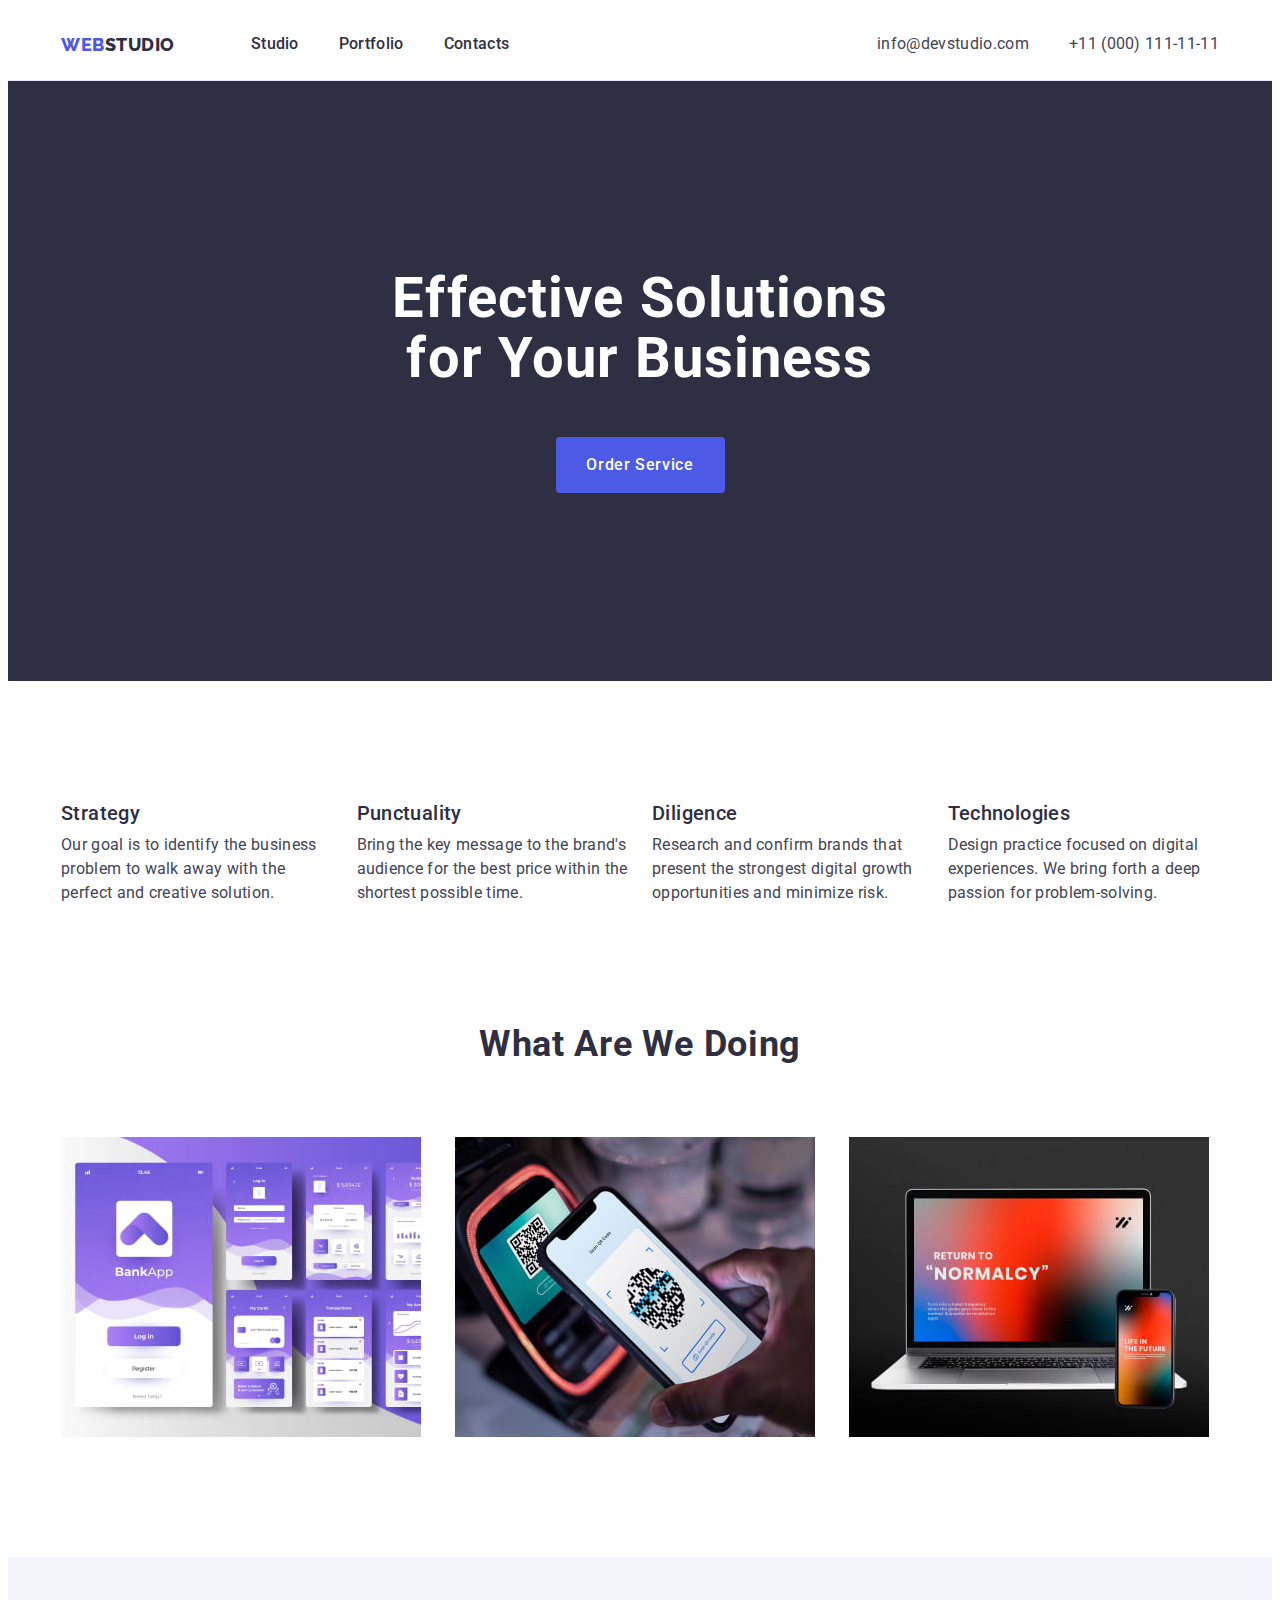
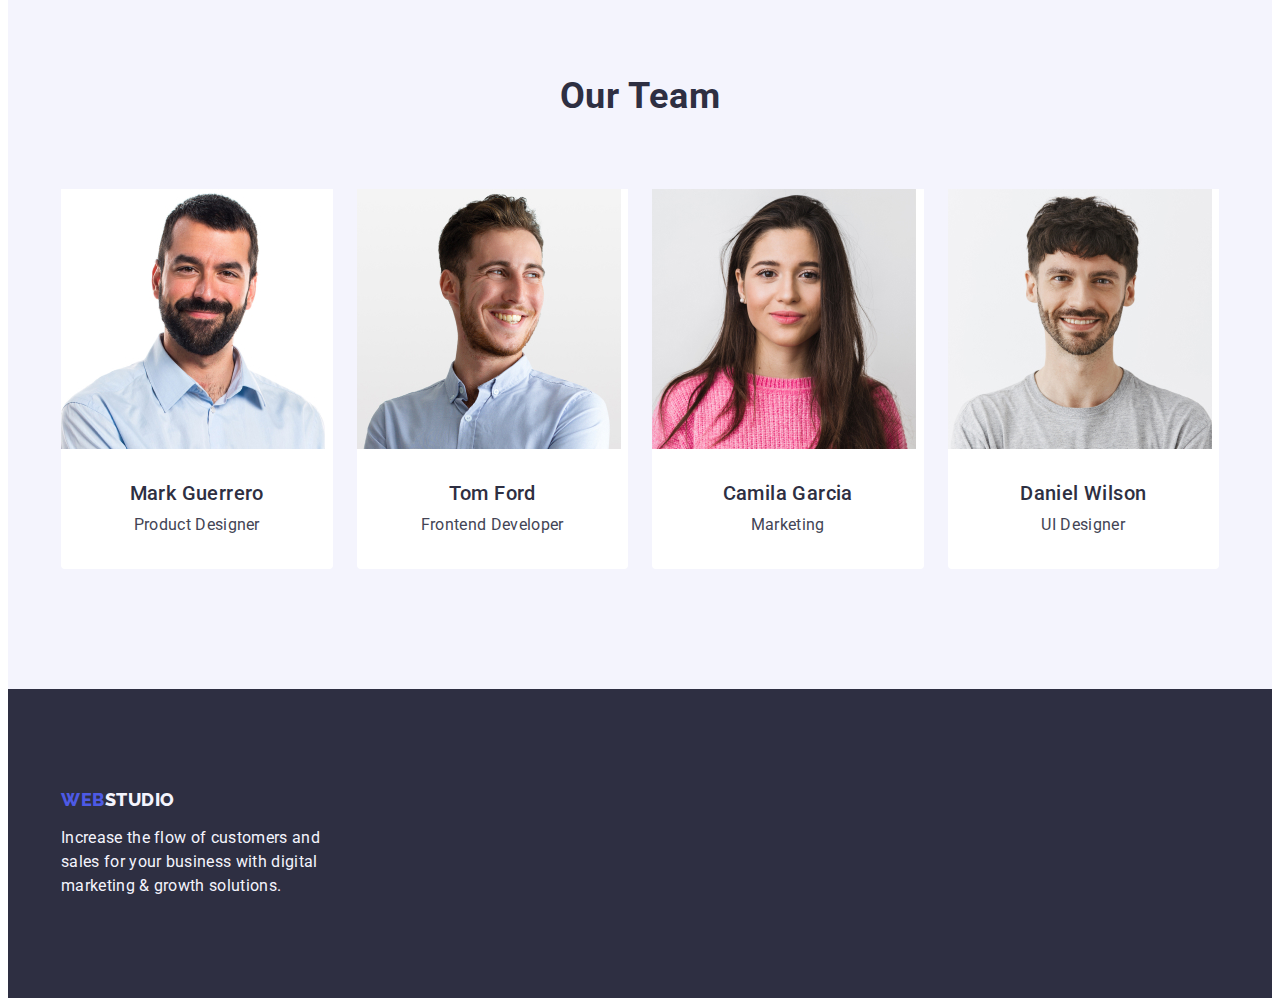
==== index.html @ 0f55eb82 "hw41" ====
<!DOCTYPE html>
<html lang="en">

<head>
    <meta charset="UTF-8">
    <meta name="viewport" content="width=device-width, initial-scale=1.0">
    <link rel="preconnect" href="https://fonts.googleapis.com">
<link rel="preconnect" href="https://fonts.gstatic.com" crossorigin>
<link href="https://fonts.googleapis.com/css2?family=Raleway:wght@400;800&family=Roboto:wght@400;500&display=swap" rel="stylesheet">
<link rel="stylesheet" href="https://cdnjs.cloudflare.com/ajax/libs/modern-normalize/2.0.0/modern-normalize.min.css" integrity="sha512-4xo8blKMVCiXpTaLzQSLSw3KFOVPWhm/TRtuPVc4WG6kUgjH6J03IBuG7JZPkcWMxJ5huwaBpOpnwYElP/m6wg==" crossorigin="anonymous" referrerpolicy="no-referrer" />
<link rel="stylesheet" href="./styles.css/styles.css">
<title>Index</title>
</head>

<body>
    <!--Header-->
    <header class="headin">
        <div class="first container">
        <nav class="nav ">
            <a href="./index.html" class="logo-header link">Web<span class="logospan">Studio</span></a>
            <ul class="menu list">
                <li>
                    <a href="./index.html" class="texthead link">Studio</a>
                </li>
                <li>
                    <a href="./portfolio.html" class="texthead link">Portfolio</a>
                </li>
                <li>
                    <a href="" class="texthead link">Contacts</a>
                </li>
             
            </ul>
        </nav>
        <address class="adr">
            <ul class="mailtel list">
                <li>
                    <a href="mailto:info@devstudio.com" class="contacts link">info@devstudio.com</a>
                </li>
                <li>
                    <a href="tel:+110001111111" class="contacts link"> +11 (000) 111-11-11</a>
                </li>
            </ul>
        </address>
    </div>
    </header>
    <!--Main-->
    <main>
        <!--Hero image-->
        <section class="main-section">
            <div class="container">
            <h1 class="main-h">Effective Solutions for Your Business</h1>
            <button class="button-list-section" data-modal-open>Order Service</button>
        </div>
        </section>
        <!--Section 2-->
            <section class="secondary section"> 
                <div class="container">
            <h2 class="visually-hidden"> Hidden Text </h2>
            <ul class="secondary-list list">
                <li class="sec-item">
                    <h3 class="list-header">Strategy</h3>
                    <p class="secondary-text">Our goal is to identify the business
                        problem to walk away with the perfect and creative solution. </p>
                </li>
                <li class="sec-item">
                    <h3 class="list-header">Punctuality</h3>
                    <p class="secondary-text"> Bring the key message to the brand's audience for the best price within the shortest possible
                        time.</p>
                </li>
                <li class="sec-item">
                    <h3 class="list-header">Diligence</h3>
                    <p class="secondary-text">Research and confirm brands that present the strongest digital growth opportunities and minimize
                        risk.</p>
                </li>
                <li class="sec-item">
                    <h3 class="list-header">Technologies</h3>
                    <p class="secondary-text">Design practice focused on digital experiences. We bring forth a deep passion for
                        problem-solving.</p>
                </li>
            </ul>
        </div>
        </section>
        <!--Section 3-->
        <section class="third-section list">
            <div class="container">
            <h2 class="list-wawd-h">What are we doing</h2>
            <ul class="third-list list">
                <li  class="likethis">
                    <img src="./images/img1.jpg" alt="Desktop" width="360" height="300">
                </li>
                <li  class="likethis">
                    <img src="./images/img2.jpg" alt="phone screen" width="360" height="300">
                </li>
                <li  class="likethis">
                    <img src="./images/img3.jpg" alt="phone" width="360" height="300">
                </li>
            </ul>
        </div>
        </section>
    
        <!--Section 4-->
    
        <section class="list-our-team">
            <div class="container">
            <h2 class="list-wawd-h"> Our Team</h2>
            <ul class="fourth-section list">
                <li class="testing ">
                    <img class= "images" src="./images/mark.jpg" alt="Mark" width="264" height="260"> 
                    <div class="people-names">
                    <h3 class="list-header">Mark Guerrero</h3>
                    <p class="list-p"> Product Designer</p>
                    </div>
                    <!--<img src="/images/our.team2/mark.1.jpg" alt="Mark" width="232" height="52">-->
                </li>
                <li class="testing ">
                   
                    <img class= "images" src="./images/tom.jpg" alt="Tom" width="264" height="260"> 
                    <div class="people-names">
                    <h3 class="list-header">Tom Ford</h3>
                    <p class="list-p">Frontend Developer</p>
                </div>
                    <!--<img src="/images/our.team2/tom.1.jpg" alt="Tom" width="232" height="52">-->
                </li>
                <li class="testing">
                        <img class= "images" src="./images/camila.jpg" alt="Camila" width="264" height="260"> 
                        <div class="people-names">
                        <h3 class="list-header">Camila Garcia</h3>
                        <p class="list-p">Marketing</p>
                    </div>
                    <!--<img src="/images/our.team2/camila.1.jpg" alt="Camila" width="232" height="52">-->
                </li>
                <li class="testing">
                    <img class= "images" src="./images/daniel.jpg" alt="Daniel" width="264" height="260"> 
                    <div class="people-names">
                    <h3 class="list-header">Daniel Wilson</h3>
                    <p class="list-p">UI Designer</p>
                </div>
                    <!--<img src="/images/our.team2/daniel.1.jpg" alt="Daniel" width="232" height="52">-->
                </li>
            </ul>
        </div>
        </section>
    </main>
    <!--Footer section-->
    <footer class="section-footer">
        <div class="container">
        <!--<img src="/images/Footerlogo/weblogofooter.jpg" alt="Web" width="44" height="21">-->
        <a href="./index.html" class="link-logo-footer link"> Web<span class="link-logo-studio">Studio</span></a>
        <p class="section-footer-text">Increase the flow of customers and
            sales for your business with digital
            marketing & growth solutions.</p>
        </div>
    </footer>
    <script src="./js/modal.js"></script>

</body>

 
</html>
---- styles.css/styles.css ----
:root {
    --primary-white-color: #ffffff;
    --classic-background-color: #f4f4fd;
    --primary-fonts: 'Roboto', sans-serif;
    --brand-color: #404bbf;
    --button-color: #4D5AE5;
    --list-link-menu-color: #404bbf;
    --button-color-change: #404BBF;
    --link-header-1-color: #4d5ae5;
    --nav-color: #4d5ae5;
    --portfolio-buttons-color: #F4F4FD;
    --portfolio-font-color: #4d5ae5;
}
body {
    font-family: 'Roboto', sans-serif;
    color: #434455;
    background-color: #FFFFFF;
}
h1, h2, h3, h4, h5, h6, p {
    margin: 0;
}

img {
    display: block;
    max-width: 100%;
    height: auto;
}
.link {
    text-decoration: none;
}


.list {
    list-style: none;
  margin: 0;
 padding: 0;

}
.container {
    width: 1158px;
    padding: 0 15px;
    margin-left: auto;
    margin-right: auto;
}
/* header */
.headin {
    border-bottom: 1px solid #e7e9fc;
}
.first {

    display: flex;
}
.nav {
    display: flex;
    align-items: center;
}
.logo-header {

color: #4D5AE5;
 font-size: 18px;
 font-family: Raleway, sans-serif;
 font-weight: 800;
 text-transform: uppercase;
 line-height: calc(21/18);
 letter-spacing: 0.54px;
margin-right: 76px;
}
.nav-item {
   font-family: 'Raleway', sans-serif;
   font-weight: 800;
   font-size: 18px;
   line-height: 1.17;
   letter-spacing: 0.03em;
   text-transform: uppercase;
   color: var(--link-header-1-color);
   text-decoration: none; 
}

.logospan {
    color: #2e2f42
}


.texthead {
    font-weight: 500;
    font-size: 16px;
    line-height: 1.5;
    letter-spacing: 0.02em;
    color: #2e2f42;
    display: block;
    
}
.texthead:hover,
.texthead:focus
 {
  color: #404bbf;  
}

.adr {
    font-style: normal;
    margin-left: auto;

}
.contacts {
    font-size: 16px;
    line-height: 1.5;       
    letter-spacing: 0.02em;
    color: #434455;
padding: 24px 0;
display: block;

}
.contacts:hover, .contacts:focus {
    color: #404bbf;
}

.main-section {
    background-color: #2e2f42;
    
}
.nav-header-1 {
    font-style: normal;

}
.main-h {
    font-size: 56px;
    line-height: 1.07;
    text-align: center;
    letter-spacing: 0.02em;
    color: #ffffff ;
    max-width: 496px;
margin-left: auto;
margin-right: auto;
margin-bottom: 48px;

}


.button-list-section {
    cursor: pointer;
    list-style: none;
    text-align: center;
    background-color: #4d5ae5;
    font-family: 'Roboto', sans-serif;
    font-weight: 500;
    font-size: 16px;
    line-height: 1.5;
    letter-spacing: 0.04em;
    color: #ffffff;
}
.button-list-section:hover, .button-list-section:focus {
    background-color: var(--button-color-change);
}


.knopka {
    cursor: pointer;
    font-family: 'Roboto', sans-serif;
    font-weight: 500;
    font-size: 16px;
    line-height: 1.5;
    letter-spacing: 0.04em;
    color: var(--portfolio-font-color);
    background-color: var(--portfolio-buttons-color);
   border: transparent;
}
.knopka:hover, .knopka:focus {
color: #FFFFFF;
background-color: #404BBF;
}
.list-section-2{
    list-style: none;
}

.list-header {
    font-weight: 500;
    font-size: 20px;
    line-height: 1.2;
    letter-spacing: 0.02em;
    color: #2e2f42;
   
    margin-bottom: 8px;

}
.list-p {
    font-size: 16px;
    line-height: 1.5;
    letter-spacing: 0.02em;
    color: #434455;
   

}
.list-wawd {
    list-style: none;
}
.list-wawd-h {
    font-size: 36px;
    line-height: 1.11;
    text-align: center;
    letter-spacing: 0.02em;
    text-transform: capitalize;
    color: #2e2f42;
}
.list-our-team {
    background-color: #F4F4FD;
}
.list {
    list-style: none;
}
.homw {
    text-decoration: none;
    
}
.images {
    background-color: #FFFFFF;
}

.list-team-names {
    list-style: none;
    background-color: #FFFFFF;
    font-weight: 500;
    font-size: 20px;
    line-height: 1.2;
    letter-spacing: 0.02em;
    color: #2e2f42;
}
.list-team-position {
    font-size: 16px;
    line-height: 1.5;
    letter-spacing: 0.02em;
    color: #434455;
}
.section-footer {
    background-color: #2e2f42;
}
.link-logo-studio {
    font-family: 'Raleway', sans-serif;
    font-size: 18px;
    font-weight: 800;
    line-height: 1.17;
    letter-spacing: 0.03em;
    text-transform: uppercase;
    color: #f4f4fd;
    text-decoration: none;
}
.link-logo-footer {
    color: #4d5ae5;
    text-decoration: none;
    font-family: 'Raleway', sans-serif;
    font-size: 18px;
    font-weight: 800;
    line-height: 1.17;
    letter-spacing: 0.03em;
    text-transform: uppercase;
}
.section-footer-text {
    font-size: 500;
    line-height: 1.5;
    letter-spacing: 0.02em;
    color: #F4F4FD;
}




.menu {
    display: flex;
    gap: 40px;
}
.nav-item {
    margin-right: 76px;
}
.texthead {
    padding: 24px 0px;
  
}


.mailtel {
    display: flex;
    gap: 40px;
}
.main-section {
    padding-top: 188px;
    padding-bottom: 188px;
}

.button-list-section {
    display: block;
    margin: auto;
    min-width: 169px;
    height: 56px;
    border: none;
    background-color: #4d5ae5;
    border-radius: 4px;
}
.secondary {
    padding: 120px 0;
}
.secondary-text{
    line-height: 24px;
    letter-spacing: 0.32px;
}
.visually-hidden {
    position: absolute;
    width: 1px;
    height: 1px;
    margin: -1px;
    border: 0;
    padding: 0;
    white-space: nowrap;
    clip-path: inset(100%);
    clip: rect(0 0 0 0);
    overflow: hidden;
}

.secondary-list {
    gap: 24px;
    display: flex;
  
    
} 
.our-services{
    display: inline-flexbox;
}
.our-services:hover,
.our-services:focus{
    outline: 3px solid red;
}

.sec-item{
    flex-basis: calc((100% - 72px) / 4);
}
.likethis {

    flex-basis: calc((100% - 48px) / 3);
   
}



.third-section {
padding-bottom: 120px;
}

.list-wawd-h {
    margin-bottom: 72px;
}
.third-list {
    margin-left: auto;
    margin-right: auto;
   display: flex;
   gap: 24px;
   justify-content: center;
}
.list-our-team {
    padding: 120px 0;
}
.list-wawd-h {
    margin-bottom: 72px;
}
.fourth-section {
    display: flex;
gap: 24px;
   
}
.testing {
    flex-basis: calc((100% - 72px) / 4);
    border-radius: 0px 0px 4px 4px;
 background-color: #FFFFFF;

}
.people-names {
    text-align: center;
    padding: 32px 0;
}


.section-footer {
    padding: 100px 0;
}
.link-logo-footer{
    display: inline-block;
    margin-bottom: 16px;

}
.section-footer-text {
    max-width: 264px;
}
.project {
    padding: 96px 0 120px 0;
}
.project-button {
    display: flex;
    justify-content: center;
    gap: 24px;
    margin-bottom: 72px;
}
.knopka {
    padding: 12px 24px;
    border: 1px solid #e7e9fc;
    border-radius: 4px;
}
.knopka:hover {
    border: 1px solid transparent;
}
.knopka:focus{
    border: 1px solid transparent;
}
.fotki {
    display: flex;
    flex-wrap: wrap;
    row-gap: 48px;
    column-gap: 24px;
   
}
.our-services {
    width: calc((100% - 48px)/3);   
}
.services-type {
    
    padding: 32px 16px;
    border: 1px solid #e7e9fc;
    border-top: none;
}
.list-team-names {
    margin-bottom: 8px;
}
.portpicsitem {
    flex-basis: calc((100% - 48px) / 3);
}
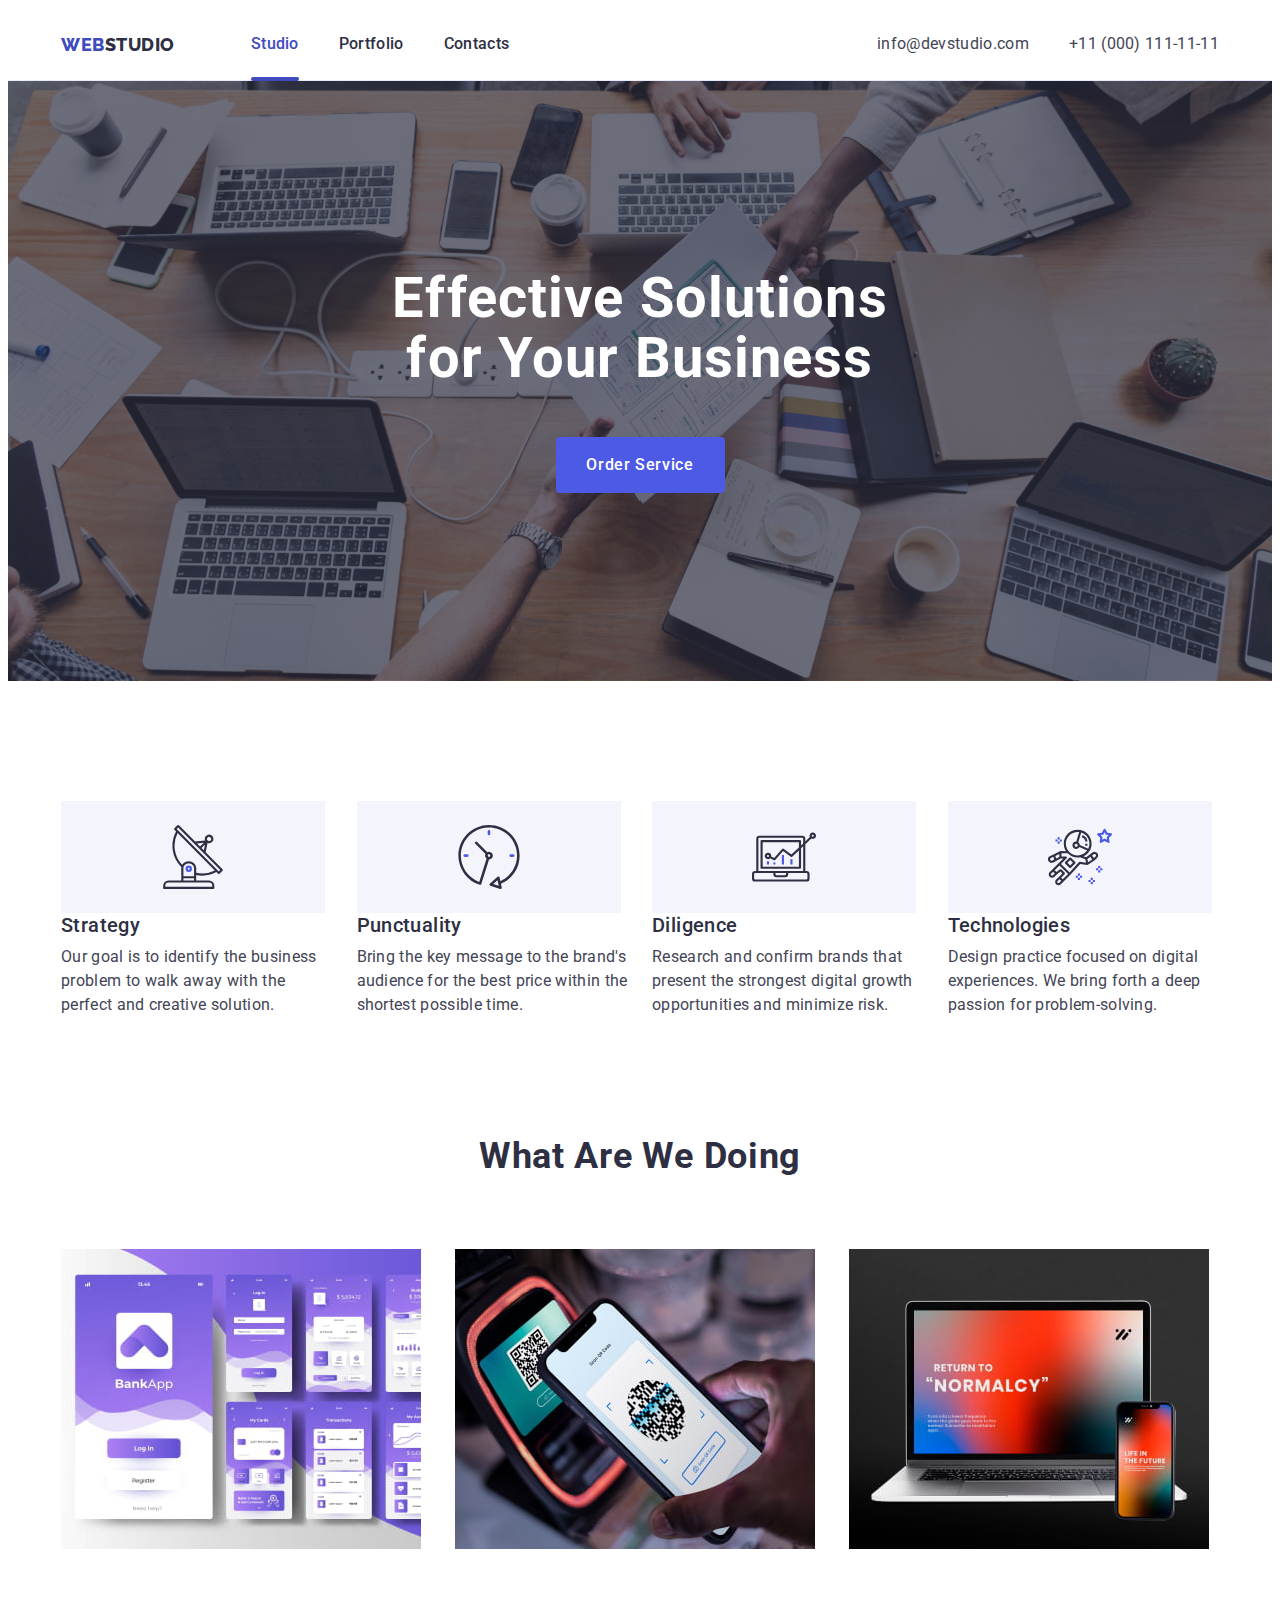
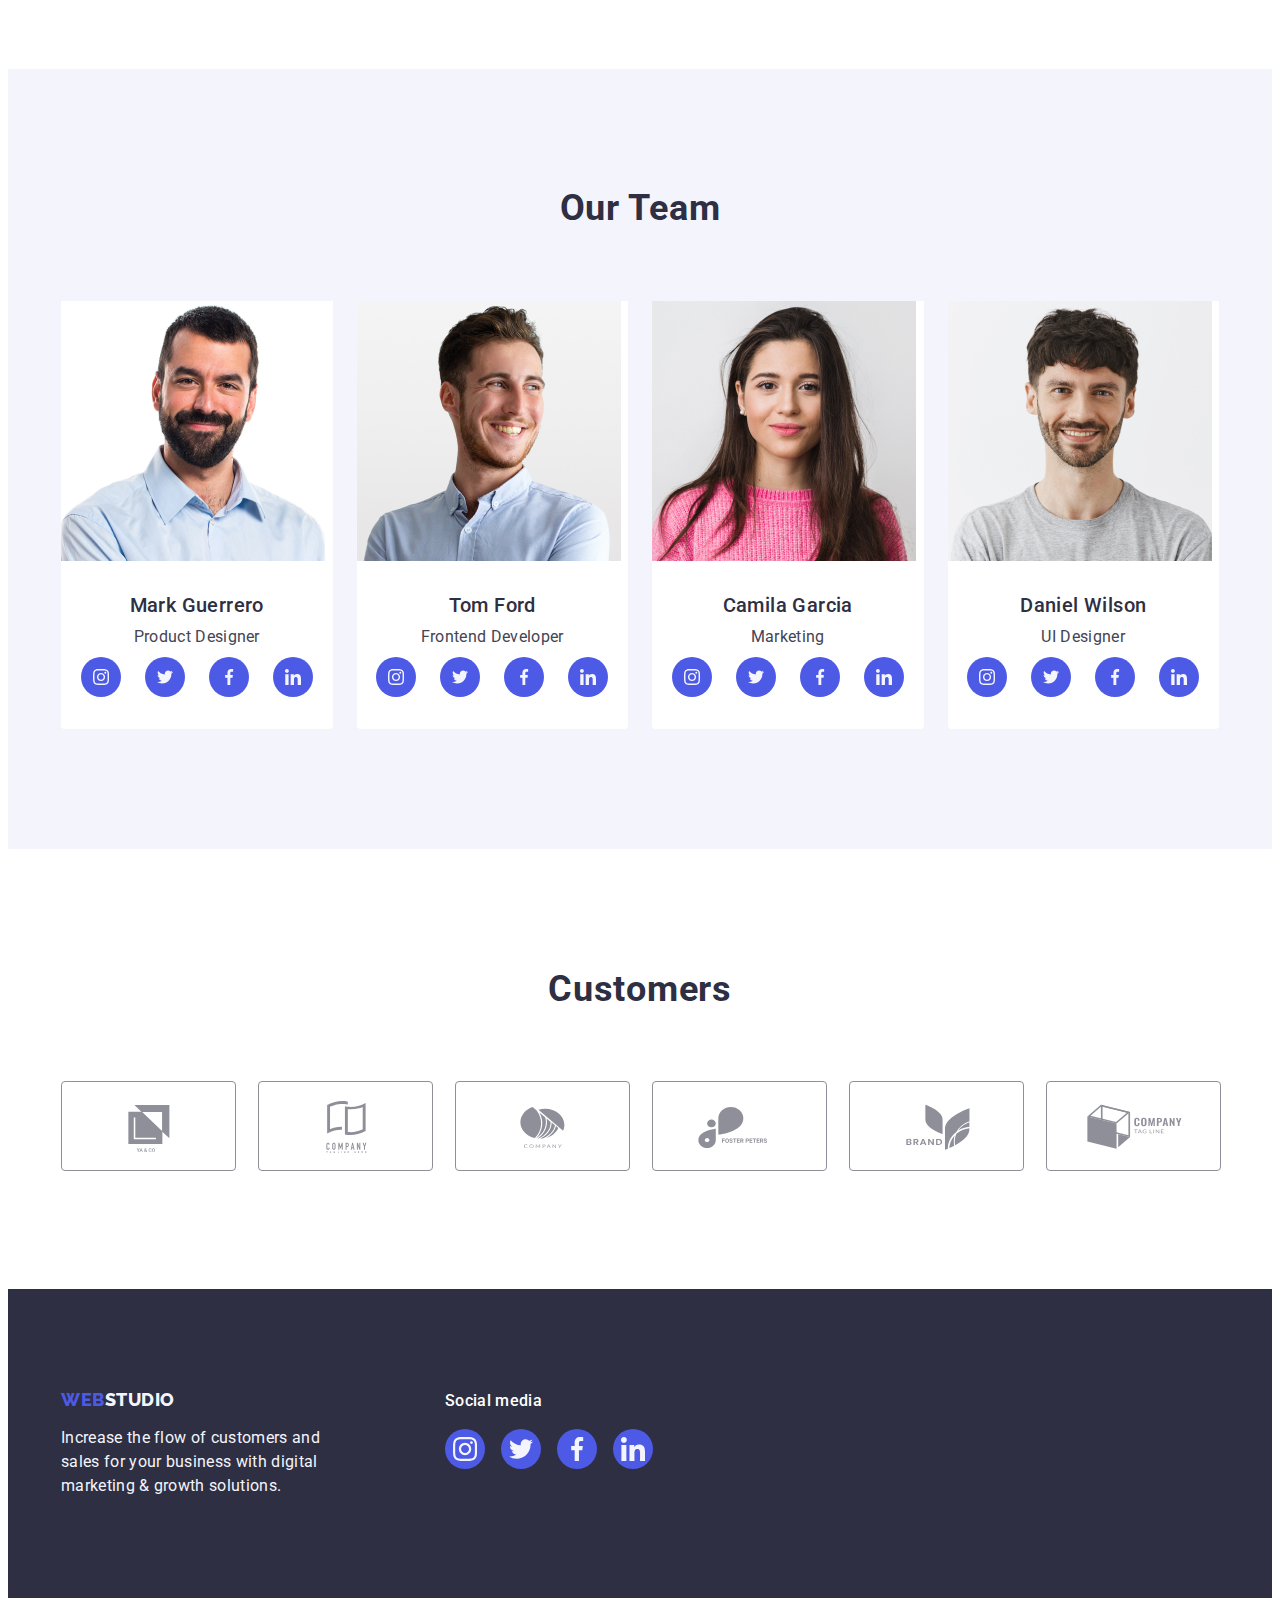
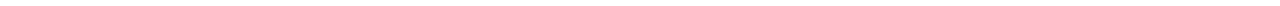
==== commit e72ede61: "hwlll" ====
--- a/index.html
+++ b/index.html
@@ -20,7 +20,7 @@
             <a href="./index.html" class="logo-header link">Web<span class="logospan">Studio</span></a>
             <ul class="menu list">
                 <li>
-                    <a href="./index.html" class="texthead link">Studio</a>
+                    <a href="./index.html" class="texthead link current">Studio</a>
                 </li>
                 <li>
                     <a href="./portfolio.html" class="texthead link">Portfolio</a>
@@ -58,21 +58,41 @@
             <h2 class="visually-hidden"> Hidden Text </h2>
             <ul class="secondary-list list">
                 <li class="sec-item">
+                    <div class="sprite-icons">
+                        <svg class="sprite-icons-item" width="64" height="64">
+                            <use href="./images/icons.svg#icon-antenna-1"></use>
+                        </svg>
+                    </div>
                     <h3 class="list-header">Strategy</h3>
                     <p class="secondary-text">Our goal is to identify the business
                         problem to walk away with the perfect and creative solution. </p>
                 </li>
                 <li class="sec-item">
+                    <div class="sprite-icons">
+                        <svg class="prite-icons-item" width="64" height="64">
+                            <use href="./images/icons.svg#icon-clock-1"></use>
+                        </svg>
+                    </div>
                     <h3 class="list-header">Punctuality</h3>
                     <p class="secondary-text"> Bring the key message to the brand's audience for the best price within the shortest possible
                         time.</p>
                 </li>
                 <li class="sec-item">
+                    <div class="sprite-icons">
+                        <svg class="sprite-icons-item" width="64" height="64">
+                            <use href="./images/icons.svg#icon-diagram-1"></use>
+                        </svg>
+                    </div>
                     <h3 class="list-header">Diligence</h3>
                     <p class="secondary-text">Research and confirm brands that present the strongest digital growth opportunities and minimize
                         risk.</p>
                 </li>
                 <li class="sec-item">
+                    <div class="sprite-icons">
+                        <svg class="sprite-icons-item" width="64" height="64">
+                            <use href="./images/icons.svg#icon-astronaut-1"></use>
+                        </svg>
+                    </div>
                     <h3 class="list-header">Technologies</h3>
                     <p class="secondary-text">Design practice focused on digital experiences. We bring forth a deep passion for
                         problem-solving.</p>
@@ -109,16 +129,66 @@
                     <div class="people-names">
                     <h3 class="list-header">Mark Guerrero</h3>
                     <p class="list-p"> Product Designer</p>
-                    </div>
-                    <!--<img src="/images/our.team2/mark.1.jpg" alt="Mark" width="232" height="52">-->
-                </li>
+                    <ul class="social-media-list list">
+                        <li class="social-media-item"><a href="" class="social-media-link">
+                            <svg class="our-team-social-media" width="16" height="16">
+                                <use  href="./images/icons.svg#icon-instagram" ></use>
+                                </svg>
+                        </a></li>
+                        <li class="social-media-item"><a href="" class="social-media-link">
+                            <svg class="our-team-social-media"  width="16" height="16">
+                                <use href="./images/icons.svg#icon-twitter">
+                                </use>
+                            </svg>
+                        </a></li>
+                        <li class="social-media-item"><a href="" class="social-media-link">
+                            <svg class="our-team-social-media"  width="16" height="16">
+                                <use href="./images/icons.svg#icon-facebook">
+                                </use>
+                            </svg>
+                        </a></li>
+                        <li class="social-media-item"><a href="" class="social-media-link">
+                            <svg class="our-team-social-media"  width="16" height="16">
+                                <use href="./images/icons.svg#icon-linkedin">
+                                </use>
+                            </svg>
+                        </a>
+                    </li>
+                    </ul>
+                </li>
+
                 <li class="testing ">
                    
                     <img class= "images" src="./images/tom.jpg" alt="Tom" width="264" height="260"> 
                     <div class="people-names">
                     <h3 class="list-header">Tom Ford</h3>
                     <p class="list-p">Frontend Developer</p>
-                </div>
+                    <ul class="social-media-list list">
+                        <li class="social-media-item"><a href="" class="social-media-link">
+                            <svg class="our-team-social-media" width="16" height="16">
+                                <use  href="./images/icons.svg#icon-instagram" ></use>
+                                </svg>
+                        </a></li>
+                        <li class="social-media-item"><a href="" class="social-media-link">
+                            <svg class="our-team-social-media"  width="16" height="16">
+                                <use href="./images/icons.svg#icon-twitter">
+                                </use>
+                            </svg>
+                        </a></li>
+                        <li class="social-media-item"><a href="" class="social-media-link">
+                            <svg class="our-team-social-media"  width="16" height="16">
+                                <use href="./images/icons.svg#icon-facebook">
+                                </use>
+                            </svg>
+                        </a></li>
+                        <li class="social-media-item"><a href="" class="social-media-link">
+                            <svg class="our-team-social-media"  width="16" height="16">
+                                <use href="./images/icons.svg#icon-linkedin">
+                                </use>
+                            </svg>
+                        </a>
+                    </li>
+                    </ul>
                     <!--<img src="/images/our.team2/tom.1.jpg" alt="Tom" width="232" height="52">-->
                 </li>
                 <li class="testing">
@@ -126,7 +196,33 @@
                         <div class="people-names">
                         <h3 class="list-header">Camila Garcia</h3>
                         <p class="list-p">Marketing</p>
-                    </div>
+                        <ul class="social-media-list list">
+                            <li class="social-media-item"><a href="" class="social-media-link">
+                                <svg class="our-team-social-media" width="16" height="16">
+                                    <use  href="./images/icons.svg#icon-instagram" ></use>
+                                    </svg>
+                            </a></li>
+                            <li class="social-media-item"><a href="" class="social-media-link">
+                                <svg class="our-team-social-media"  width="16" height="16">
+                                    <use href="./images/icons.svg#icon-twitter">
+                                    </use>
+                                </svg>
+                            </a></li>
+                            <li class="social-media-item"><a href="" class="social-media-link">
+                                <svg class="our-team-social-media"  width="16" height="16">
+                                    <use href="./images/icons.svg#icon-facebook">
+                                    </use>
+                                </svg>
+                            </a></li>
+                            <li class="social-media-item"><a href="" class="social-media-link">
+                                <svg class="our-team-social-media"  width="16" height="16">
+                                    <use href="./images/icons.svg#icon-linkedin">
+                                    </use>
+                                </svg>
+                            </a>
+                        </li>
+                        </ul>
+                
                     <!--<img src="/images/our.team2/camila.1.jpg" alt="Camila" width="232" height="52">-->
                 </li>
                 <li class="testing">
@@ -134,23 +230,150 @@
                     <div class="people-names">
                     <h3 class="list-header">Daniel Wilson</h3>
                     <p class="list-p">UI Designer</p>
-                </div>
+                    <ul class="social-media-list list">
+                        <li class="social-media-item"><a href="" class="social-media-link">
+                            <svg class="our-team-social-media" width="16" height="16">
+                                <use  href="./images/icons.svg#icon-instagram" ></use>
+                                </svg>
+                        </a></li>
+                        <li class="social-media-item"><a href="" class="social-media-link">
+                            <svg class="our-team-social-media"  width="16" height="16">
+                                <use href="./images/icons.svg#icon-twitter">
+                                </use>
+                            </svg>
+                        </a></li>
+                        <li class="social-media-item"><a href="" class="social-media-link">
+                            <svg class="our-team-social-media"  width="16" height="16">
+                                <use href="./images/icons.svg#icon-facebook">
+                                </use>
+                            </svg>
+                        </a></li>
+                        <li class="social-media-item"><a href="" class="social-media-link">
+                            <svg class="our-team-social-media"  width="16" height="16">
+                                <use href="./images/icons.svg#icon-linkedin">
+                                </use>
+                            </svg>
+                        </a>
+                    </li>
+                    </ul>
                     <!--<img src="/images/our.team2/daniel.1.jpg" alt="Daniel" width="232" height="52">-->
                 </li>
             </ul>
         </div>
+        </section>
+        <section class="section">
+            <div class="container">
+                <h2 class="customers-title">Customers</h2>
+                <ul class="customers-list list">
+                    <li class="customers-item">
+                        <a href="" class="customers-link">
+                            <svg class="cutomers-icon" width="104" height="56">
+                                <use href="./images/icons.svg#icon-logo"></use>
+                            </svg>
+                        </a>
+                    </li>
+                    <li class="customers-item">
+                        <a href="" class="customers-link">
+                            <svg class="cutomers-icon" width="104" height="56">
+                                <use href="./images/icons.svg#icon-Logo1"></use>
+                            </svg>  
+                        </a>
+                    </li>
+                    <li class="customers-item">
+                        <a href="" class="customers-link">
+                            <svg class="cutomers-icon" width="104" height="56">
+                                <use href="./images/icons.svg#icon-Logo2"></use>
+                            </svg>
+                        </a>
+                    </li>
+                    <li class="customers-item">
+                        <a href="" class="customers-link">
+                            <svg class="cutomers-icon" width="104" height="56">
+                                <use href="./images/icons.svg#icon-Logo3"></use>
+                            </svg>
+                        </a>
+                    </li>
+                    <li class="customers-item">
+                        <a href="" class="customers-link">
+                             <svg class="cutomers-icon" width="104" height="56">
+                                <use href="./images/icons.svg#icon-Logo4"></use>
+                            </svg>
+                        </a>
+                    </li>
+                    <li class="customers-item">
+                        <a href="" class="customers-link">
+                            <svg class="cutomers-icon" width="104" height="56">
+                                <use href="./images/icons.svg#icon-Logo5"></use>
+                            </svg>
+                        </a>
+                    </li>
+                </ul>
+            </div>
         </section>
     </main>
     <!--Footer section-->
     <footer class="section-footer">
-        <div class="container">
-        <!--<img src="/images/Footerlogo/weblogofooter.jpg" alt="Web" width="44" height="21">-->
-        <a href="./index.html" class="link-logo-footer link"> Web<span class="link-logo-studio">Studio</span></a>
-        <p class="section-footer-text">Increase the flow of customers and
-            sales for your business with digital
-            marketing & growth solutions.</p>
+   
+        <div class="footer-media-links container">
+        <div class="logoandpara">
+            <a href="./index.html" class="link-logo-footer link"> Web<span class="link-logo-studio">Studio</span></a>
+            <p class="section-footer-text">Increase the flow of customers and
+               sales for your business with digital
+               marketing & growth solutions.</p>
+            </div>
+    
+       <div class="footer-links">
+       
+            <p class="footerpara">Social media</p>
+       
+            <ul class="footer-soc-list list">
+                <li class="footer-social-media">
+                    <a href="" class="footer-soc-link">
+                     <svg class="media-item"  width="24" height="24">
+                    <use href="./images/icons.svg#icon-instagram">
+
+                    </use>
+                </svg>
+            </a> 
+            </li>
+          <li class="footer-social-media">
+            <a href="" class="footer-soc-link">
+            <svg class="media-item" width="24" height="24">
+                <use href="./images/icons.svg#icon-twitter">
+                </use>
+            </svg>
+            </a>
+          </li>
+            <li class="footer-social-media">
+                <a href="" class="footer-soc-link">
+                <svg class="media-item" width="24" height="24">
+                    <use href="./images/icons.svg#icon-facebook">
+                    </use>
+                </svg>
+                </a>
+            </li>
+            <li class="footer-social-media">
+                <a href="" class="footer-soc-link">
+                <svg class="media-item" width="24" height="24">
+                    <use href="./images/icons.svg#icon-linkedin">
+                    </use>
+                </svg>
+                </a>
+            </li>
+            </ul>
+        </div>
         </div>
     </footer>
+    <div class="backdrop is-hidden" data-modal>
+        <div class="modal">
+            <button type="button" class="close-btn" data-modal-close>
+                <svg class="btn-icon-close" width="8" height="8">
+                    <use href="./images/icons.svg#icon-close"></use>
+                
+                </svg>
+            </button>
+        </div>
+    </div>
     <script src="./js/modal.js"></script>
 
 </body>
--- a/styles.css/styles.css
+++ b/styles.css/styles.css
@@ -10,6 +10,7 @@
     --nav-color: #4d5ae5;
     --portfolio-buttons-color: #F4F4FD;
     --portfolio-font-color: #4d5ae5;
+    --timing-function: 250ms cubic-bezier(0.4, 0, 0.2, 1);
 }
 body {
     font-family: 'Roboto', sans-serif;
@@ -45,6 +46,7 @@
 /* header */
 .headin {
     border-bottom: 1px solid #e7e9fc;
+    box-shadow: 0px 1px 1px rgba(red, green, blue, alpha);
 }
 .first {
 
@@ -54,17 +56,28 @@
     display: flex;
     align-items: center;
 }
+
 .logo-header {
-
-color: #4D5AE5;
+ color: #4D5AE5;
  font-size: 18px;
  font-family: Raleway, sans-serif;
  font-weight: 800;
  text-transform: uppercase;
  line-height: calc(21/18);
  letter-spacing: 0.54px;
-margin-right: 76px;
-}
+ margin-right: 76px;
+ position: relative;
+ color: #404bbf;
+}
+.logo-header::after{
+    position: absolute;
+    left: 0;
+    bottom: -1px;
+    height: 4px;
+    background-color: #404bbf;
+    border-radius: 2px;
+}
+
 .nav-item {
    font-family: 'Raleway', sans-serif;
    font-weight: 800;
@@ -88,6 +101,7 @@
     letter-spacing: 0.02em;
     color: #2e2f42;
     display: block;
+    transition: color var(--timing-function);
     
 }
 .texthead:hover,
@@ -108,20 +122,38 @@
     color: #434455;
 padding: 24px 0;
 display: block;
+transition: color var(--timing-function);
+    
 
 }
 .contacts:hover, .contacts:focus {
     color: #404bbf;
 }
-
+.sprite-icons-item {
+    justify-content: center;
+    align-items: center;
+}
+.sprite-icons{
+    display: flex;
+   align-items: center;
+   justify-content: center;
+    width: 264px;
+    height: 112px;
+    background-color: #F4F4FD;
+}
 .main-section {
-    background-color: #2e2f42;
-    
+    margin: 0 auto;
+   background-size: cover;
+    background-image:url(/images/backgroundimage.jpg);
+    background-repeat: no-repeat;
+    background-position: center;
+    max-width: 1440px;
+    background-image: linear-gradient(rgba(46, 47, 66, 0.7), rgba(46, 47, 66, 0.7)), url(/images/backgroundimage.jpg);
 }
 .nav-header-1 {
-    font-style: normal;
-
-}
+    font-style: normal; 
+}
+
 .main-h {
     font-size: 56px;
     line-height: 1.07;
@@ -147,6 +179,7 @@
     line-height: 1.5;
     letter-spacing: 0.04em;
     color: #ffffff;
+    transition:  background-color var(--timing-function);
 }
 .button-list-section:hover, .button-list-section:focus {
     background-color: var(--button-color-change);
@@ -183,6 +216,7 @@
 
 }
 .list-p {
+    margin-bottom: 8px;
     font-size: 16px;
     line-height: 1.5;
     letter-spacing: 0.02em;
@@ -204,6 +238,93 @@
 .list-our-team {
     background-color: #F4F4FD;
 }
+.social-media-list{
+    display: flex;
+    justify-content: center;
+    align-items: center;
+    gap: 24px;
+} 
+.social-media-item{
+    width: 40px;
+    height: 40px;
+}
+.social-media-link {
+    border-radius: 50%;
+    display: flex;
+    width: 100%;
+    height: 100%;
+    justify-content: center;
+    align-items: center;
+    background-color: #4D5AE5;
+    transition:  background-color var(--timing-function) ;
+}
+.social-media-link:hover, 
+.social-media-link:focus {
+    background-color: #404BBF;
+}
+.icon {
+    justify-content: center;
+    align-items: center;
+}
+/* customers */
+.section {
+    padding: 120px 0;
+}
+
+.customers-title {
+ color: #2E2F42;
+ font-size: 36px;
+ text-transform: capitalize;
+ line-height: 40px;
+ letter-spacing: 0.72px;
+ margin-bottom: 72px;
+ text-align: center;
+}
+.customers-list {
+    display: flex;
+    gap: 24px;
+
+}
+
+.customers-item {
+    width: calc((100% - 120px) / 6);
+    height: 88px;
+}
+.customers-link {
+    width: 100%;
+    height: 100%;
+    display: flex;
+    justify-content: center;
+    align-items: center;
+    border: 1px solid #8e8f99;
+    color: #8E8F99;
+    border-radius: 4px;
+    transition: color var(--timing-function), border-color var(--timing-function);
+}
+.customers-link:hover,
+.customers-link:focus{
+    color: #404BBF;
+    border-color: #404BBF;
+}
+.cutomers-icon{
+fill: currentColor;
+}
+.footer-soc-link {
+    display:flex ;
+    background-color:#4D5AE5 ;
+    border-radius: 50px;
+    width: 100%;
+    height: 100%;
+    align-items: center;
+    justify-content: center;
+    transition: background-color var(--timing-function);
+}
+.footer-soc-link:hover,
+.footer-soc-link:focus {
+    background-color: #31D0AA;
+}
+
+
 .list {
     list-style: none;
 }
@@ -254,14 +375,95 @@
     text-transform: uppercase;
 }
 .section-footer-text {
+    display: flex;
     font-size: 500;
     line-height: 1.5;
     letter-spacing: 0.02em;
     color: #F4F4FD;
 }
-
-
-
+.footer-media-links {
+    display: flex;
+    align-items: baseline;
+}
+.logoandpara{
+    margin-right: 120px;
+}
+.footerpara{
+    font-weight: 500;
+    font-size: 16px;
+    line-height: 1.5;
+    letter-spacing: 0.02em;
+    color:#FFFFFF;
+    margin-bottom: 16px;
+}
+.footer-social-media{
+width: 40px;
+height: 40px;
+
+}
+.footer-soc-list{
+    display: flex;
+   gap: 16px;
+
+
+}
+
+/* modal */
+
+.backdrop {
+    position: fixed;
+    width: 100%;
+    height: 100%;
+    top: 0;
+    left: 0;
+    background-color: rgba(46, 47, 66, 0.4);
+    opacity: 1;
+    visibility: visible;
+    pointer-events: auto;
+    transition: opacity var(--timing-function), visibility var(--timing-function);
+}
+.is-hidden{
+opacity: 0;
+visibility: hidden;
+pointer-events: none;
+}
+.modal {
+    transform: translate(-50%, -50%) scale(1);
+    top: 50%;
+    left: 50%;
+    position: absolute;
+    width: 408px;
+    min-height: 584px;
+    background-color: #FCFCFC;
+    box-shadow: 0px 2px 1px 0px rgba(0, 0, 0, 0.20), 0px 1px 3px 0px rgba(0, 0, 0, 0.12), 0px 1px 1px 0px rgba(0, 0, 0, 0.14); 
+    border-radius: 4px;
+}
+
+.close-btn {
+    padding: 0;
+    line-height: 0;
+    width: 24px;
+    height: 24px;
+    border-radius: 50%;
+    background-color: #E7E9FC;
+    border: 1px solid rgba(0, 0, 0, 0.1);
+    cursor: pointer;
+    right: 24px;
+    top: 24px;
+    position: absolute;
+}
+.close-btn:hover,
+.close-btn:focus {
+    background-color: #404BBF;
+    transition: background-color var(--timing-function);
+}
+.close-btn:hover .btn-icon-close,
+.close-btn:focus .btn-icon-close {
+    fill: #FFFFFF;
+}
+.btn-icon-close {
+  transition: fill var(--timing-function);
+}
 
 .menu {
     display: flex;
@@ -273,6 +475,22 @@
 .texthead {
     padding: 24px 0px;
   
+}
+.current{
+position: relative;
+color: #404BBF;
+
+}
+.current::after{
+    left: 0;
+    bottom: -1px;
+    content: "";
+    position: absolute;
+    width: 100%;
+    height: 4px;
+    background-color: #404BBF;
+    border-radius: 2px;
+
 }
 
 
@@ -375,14 +593,15 @@
     padding: 32px 0;
 }
 
-
 .section-footer {
     padding: 100px 0;
 }
 .link-logo-footer{
     display: inline-block;
     margin-bottom: 16px;
-
+}
+.footer-links {
+    align-items: baseline;
 }
 .section-footer-text {
     max-width: 264px;
@@ -429,3 +648,26 @@
 .portpicsitem {
     flex-basis: calc((100% - 48px) / 3);
 }
+
+.overlay {
+    color:  #F4F4FD;
+    line-height: 24px; /* 150% */
+    letter-spacing: 0.32px;
+    background-color: #4D5AE5;
+    padding: 40px 32px;
+    width: 100%;
+    height: 100%;
+    position: absolute;
+    top: 0;
+    transform: translateY(100%);
+    transition: transform var(--timing-function);
+}
+.portfolia-card-wrap{
+    position: relative;
+    overflow: hidden;
+}
+.our-services:hover .overlay,
+.our-services:focus .overlay {
+    transform: translateY(0);
+
+}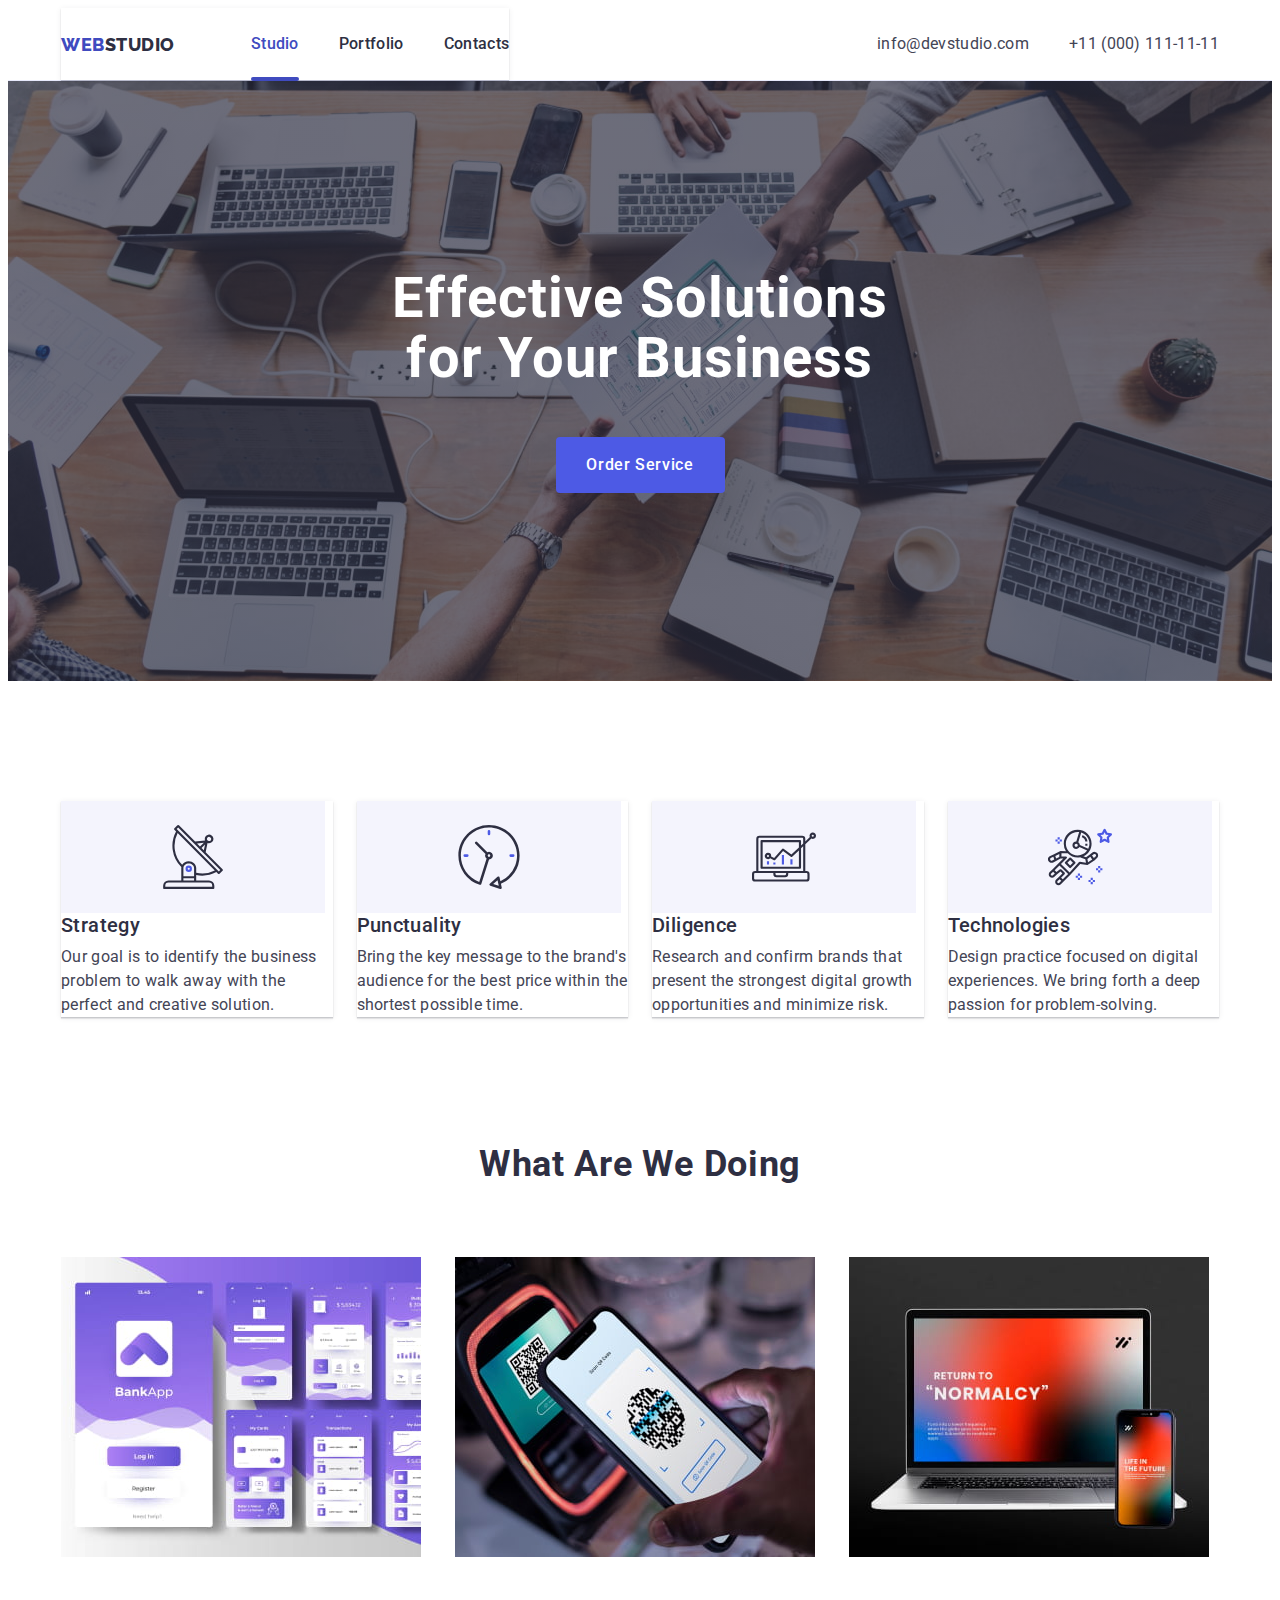
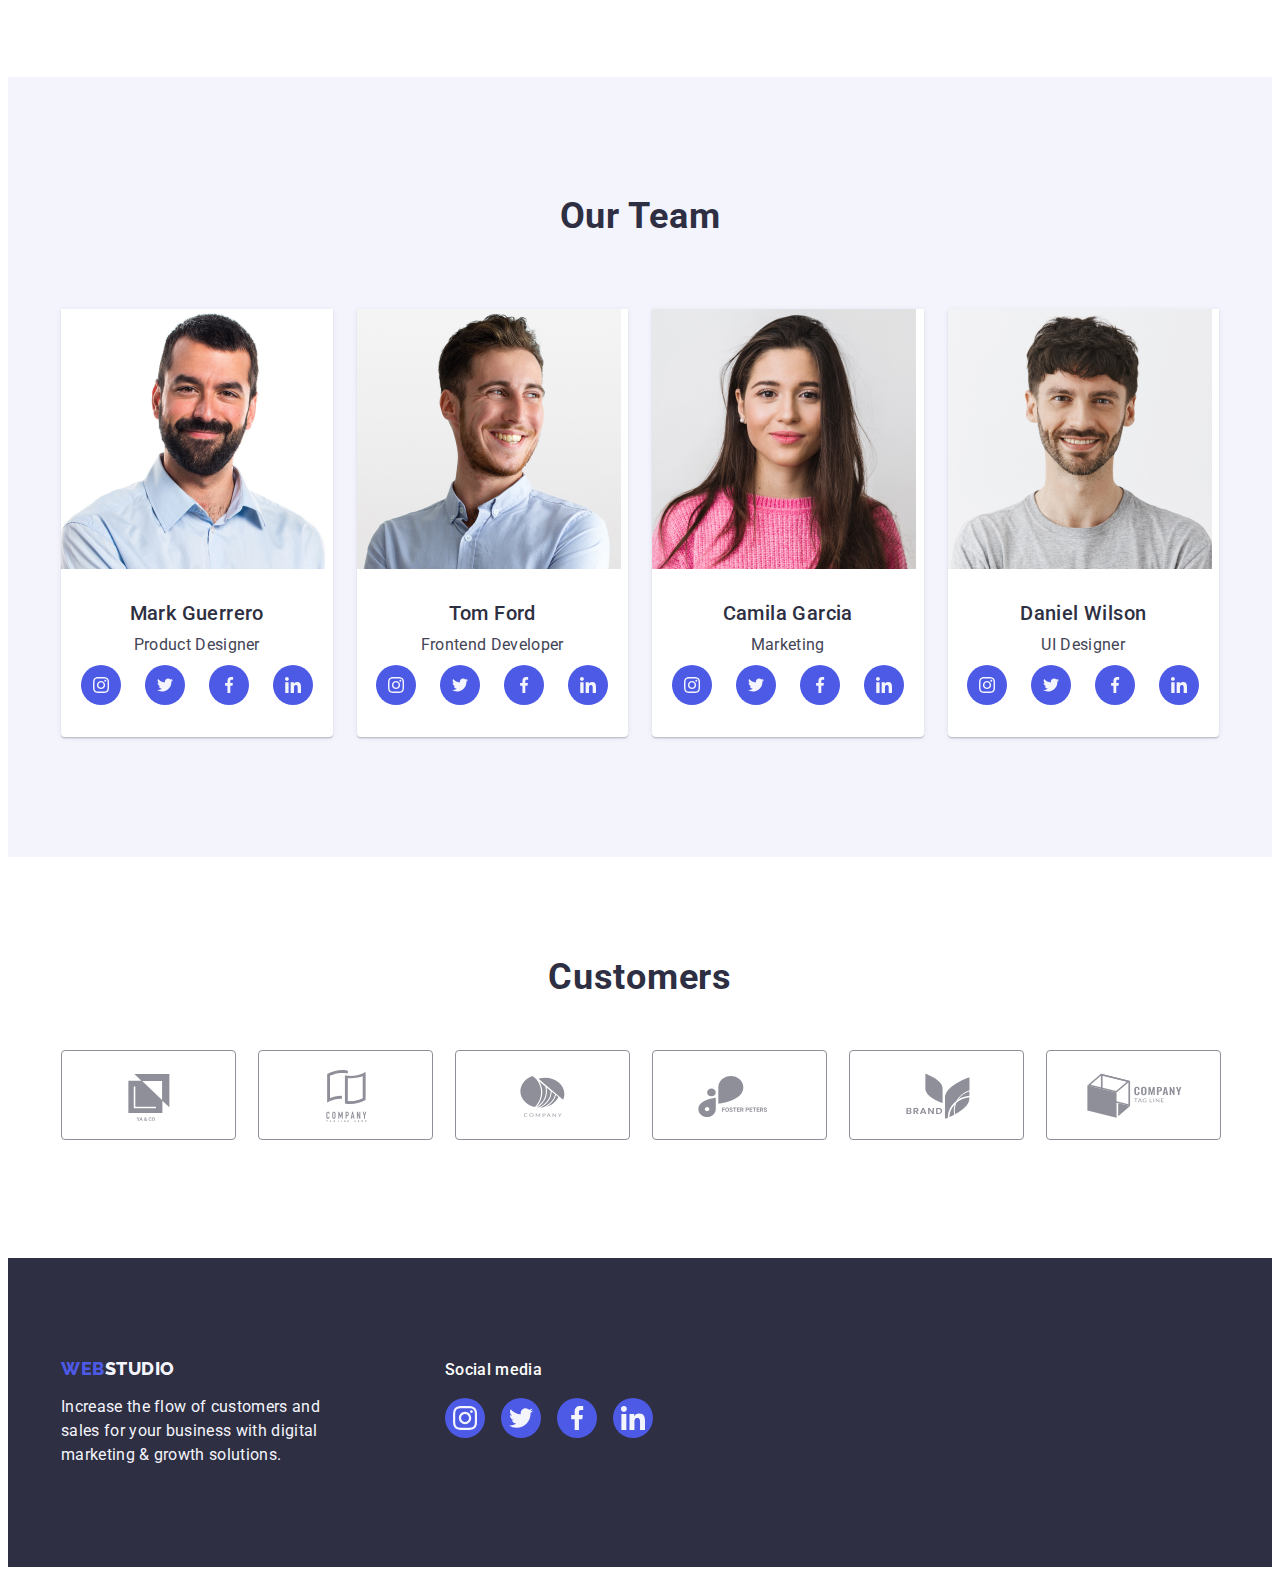
==== commit a055fdbc: "mmm" ====
--- a/index.html
+++ b/index.html
@@ -16,7 +16,7 @@
     <!--Header-->
     <header class="headin">
         <div class="first container">
-        <nav class="nav ">
+        <nav class="nav">
             <a href="./index.html" class="logo-header link">Web<span class="logospan">Studio</span></a>
             <ul class="menu list">
                 <li>
@@ -320,8 +320,7 @@
             <p class="section-footer-text">Increase the flow of customers and
                sales for your business with digital
                marketing & growth solutions.</p>
-            </div>
-    
+        </div>
        <div class="footer-links">
        
             <p class="footerpara">Social media</p>
--- a/styles.css/styles.css
+++ b/styles.css/styles.css
@@ -53,6 +53,7 @@
     display: flex;
 }
 .nav {
+    box-shadow: 0px 2px 1px rgba(46, 47, 66, 0.08), 0px 1px 1px rgba(46, 47, 66, 0.16), 0px 1px 6px rgba(46, 47, 66, 0.08); 
     display: flex;
     align-items: center;
 }
@@ -200,6 +201,8 @@
 .knopka:hover, .knopka:focus {
 color: #FFFFFF;
 background-color: #404BBF;
+border-radius: 4px;
+box-shadow: 0px 2px 2px 0px rgba(0, 0, 0, 0.12), 0px 2px 1px 0px rgba(0, 0, 0, 0.08), 0px 3px 1px 0px rgba(0, 0, 0, 0.10);
 }
 .list-section-2{
     list-style: none;
@@ -238,6 +241,10 @@
 .list-our-team {
     background-color: #F4F4FD;
 }
+.our-team-social-media{
+    fill: #f4f4fd;
+}
+
 .social-media-list{
     display: flex;
     justify-content: center;
@@ -275,7 +282,7 @@
  color: #2E2F42;
  font-size: 36px;
  text-transform: capitalize;
- line-height: 40px;
+ line-height: 1.11px;
  letter-spacing: 0.72px;
  margin-bottom: 72px;
  text-align: center;
@@ -533,6 +540,8 @@
 }
 
 .secondary-list {
+    border: 4px;
+    margin-bottom: 8px;
     gap: 24px;
     display: flex;
   
@@ -547,6 +556,7 @@
 }
 
 .sec-item{
+    box-shadow:0px 1px 6px rgba(46, 47, 66, 0.08), 0px 1px 1px rgba(46, 47, 66, 0.16), 0px 2px 1px rgba(46, 47, 66, 0.08) ;
     flex-basis: calc((100% - 72px) / 4);
 }
 .likethis {
@@ -586,6 +596,8 @@
     flex-basis: calc((100% - 72px) / 4);
     border-radius: 0px 0px 4px 4px;
  background-color: #FFFFFF;
+ box-shadow: 0px 1px 6px rgba(46, 47, 66, 0.08), 0px 1px 1px rgba(46, 47, 66, 0.16), 0px 2px 1px rgba(46, 47, 66, 0.08);
+
 
 }
 .people-names {
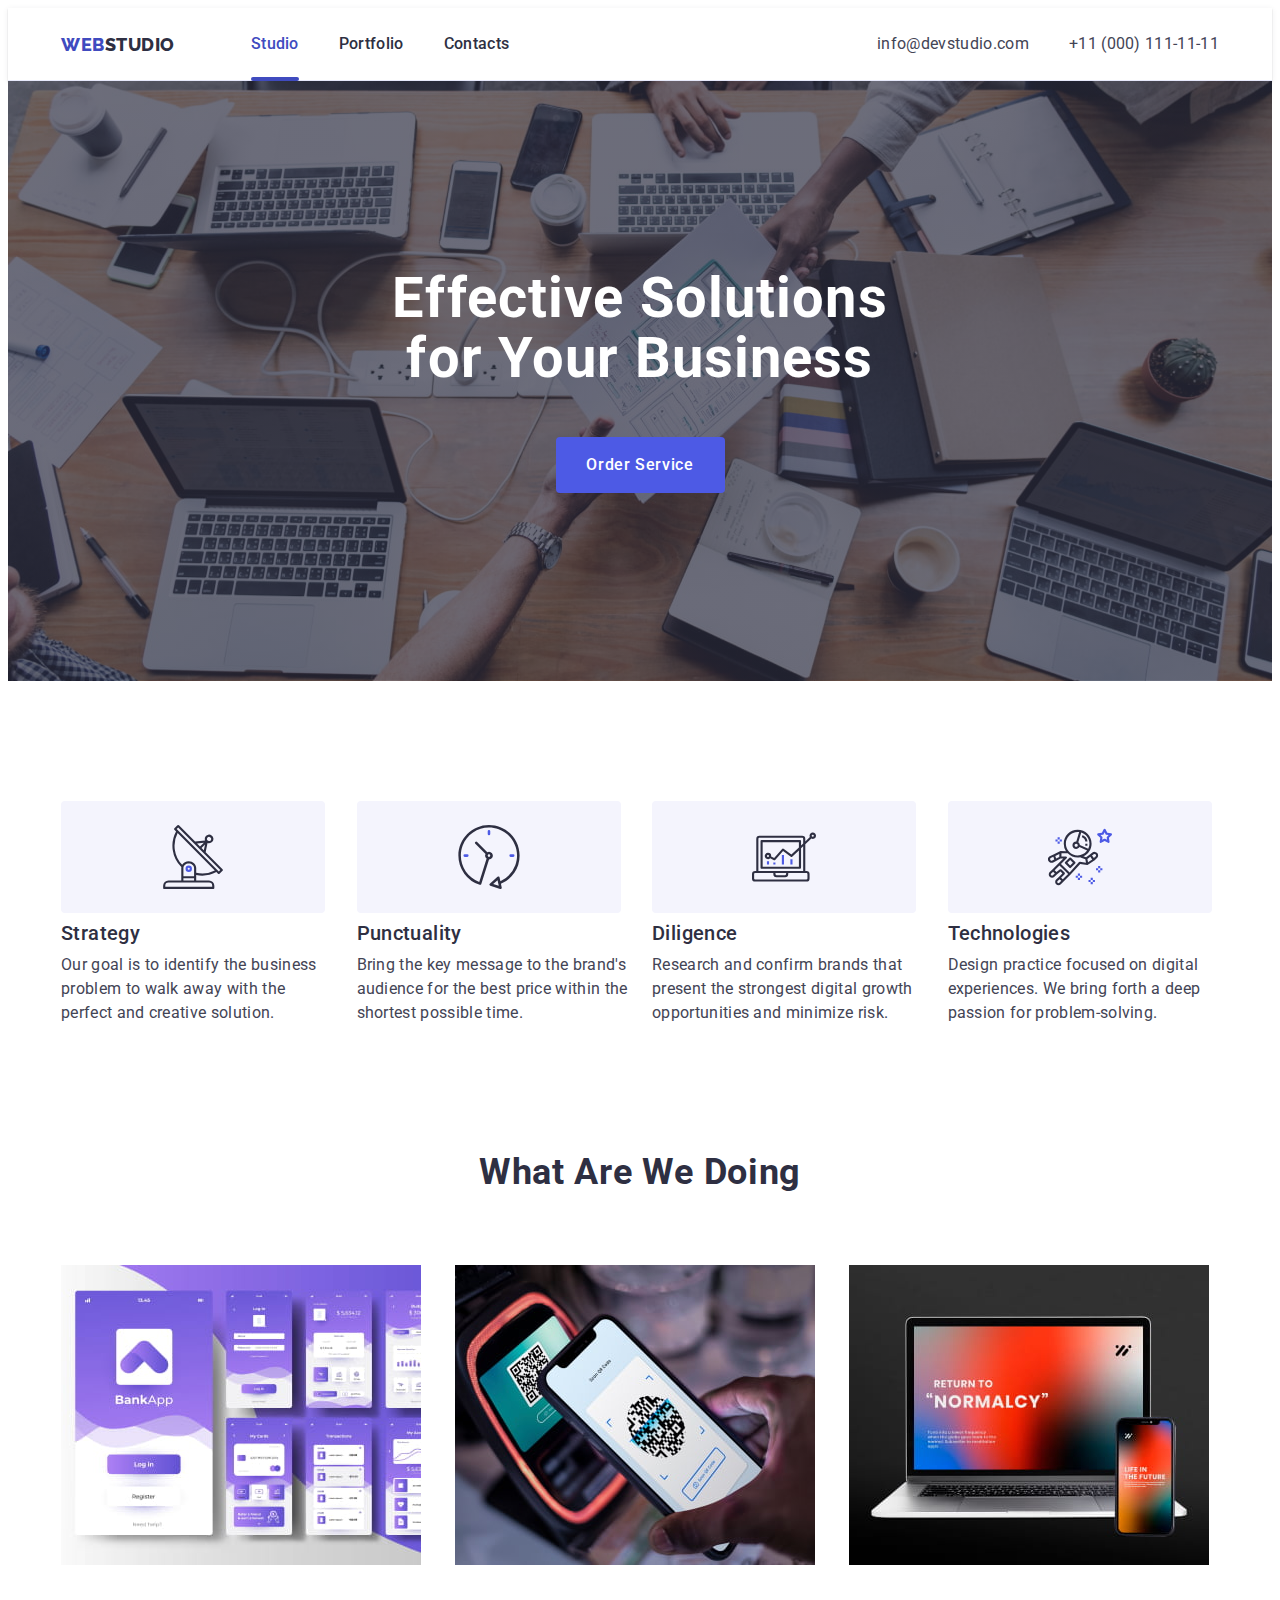
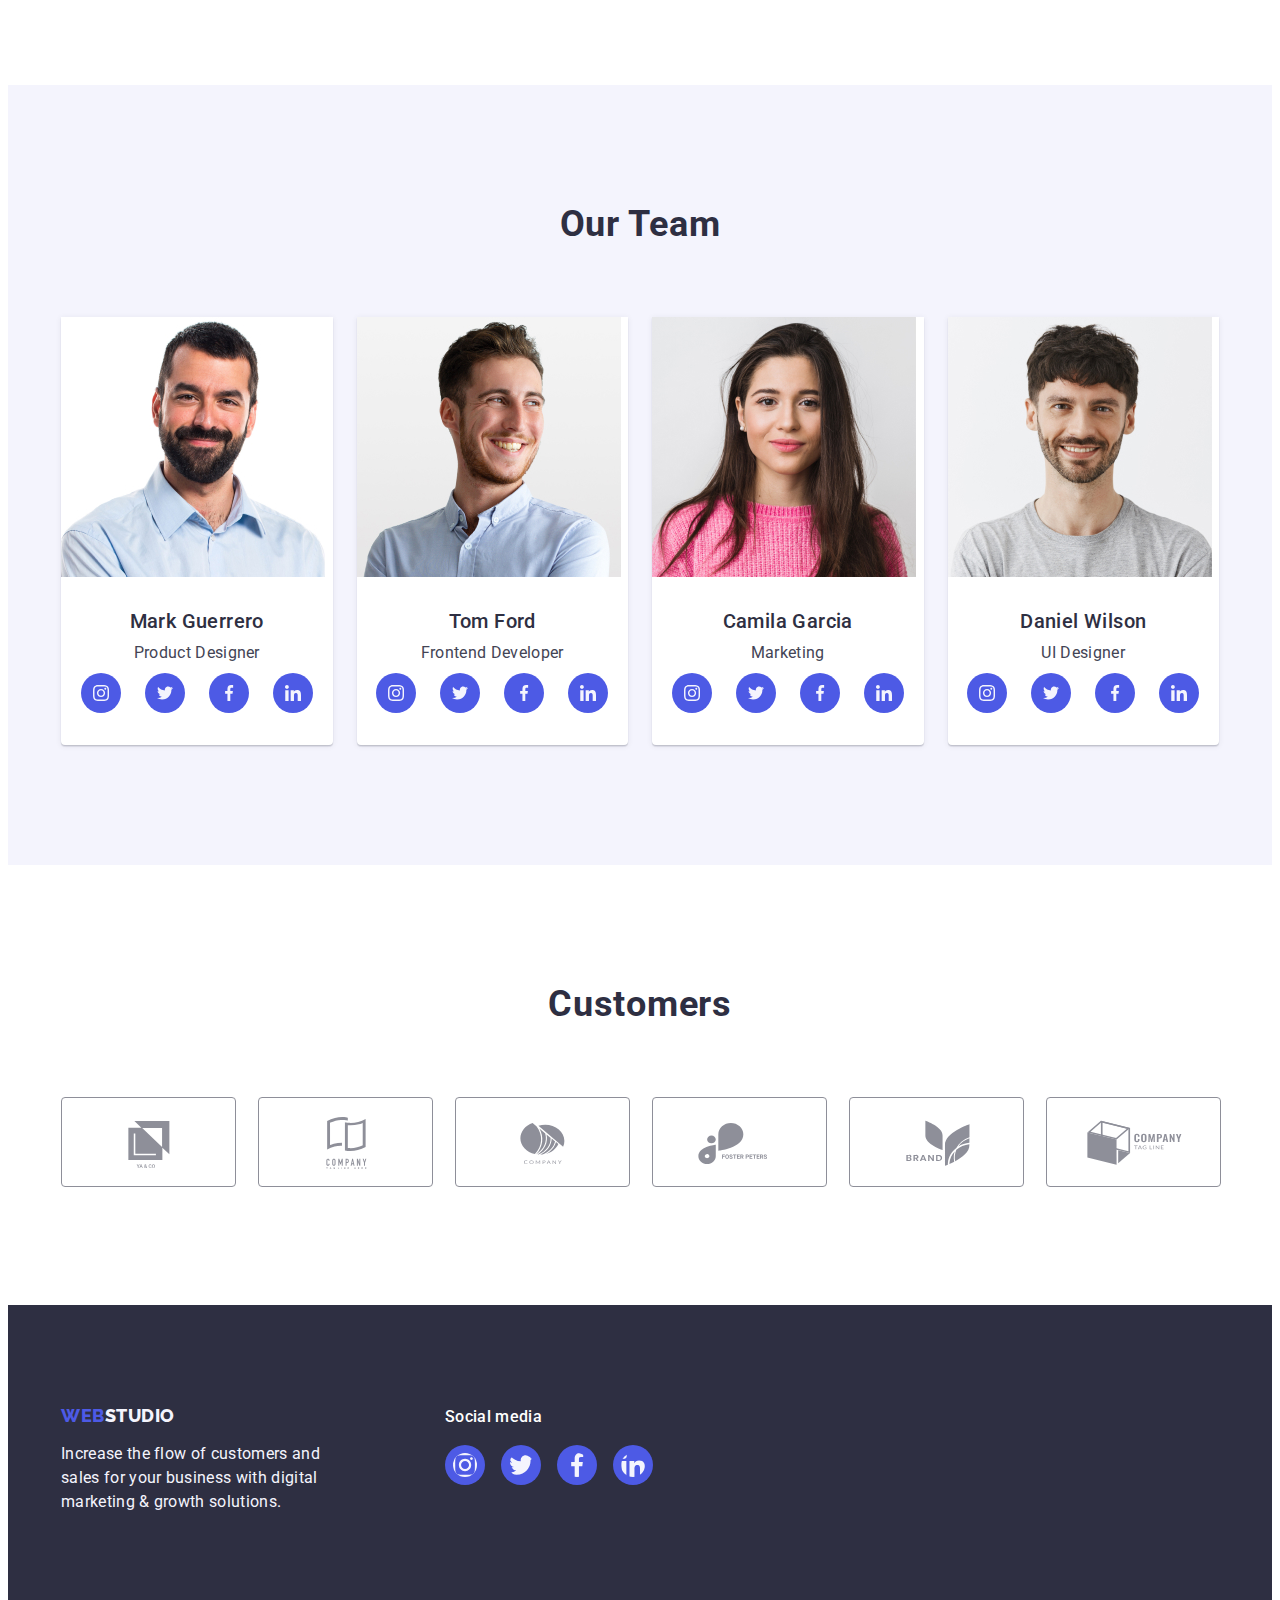
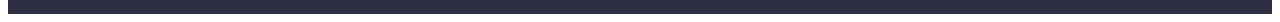
==== commit 43598052: "done" ====
--- a/index.html
+++ b/index.html
@@ -134,19 +134,22 @@
                             <svg class="our-team-social-media" width="16" height="16">
                                 <use  href="./images/icons.svg#icon-instagram" ></use>
                                 </svg>
-                        </a></li>
+                        </a>
+                    </li>
                         <li class="social-media-item"><a href="" class="social-media-link">
                             <svg class="our-team-social-media"  width="16" height="16">
                                 <use href="./images/icons.svg#icon-twitter">
                                 </use>
                             </svg>
-                        </a></li>
+                        </a>
+                    </li>
                         <li class="social-media-item"><a href="" class="social-media-link">
                             <svg class="our-team-social-media"  width="16" height="16">
                                 <use href="./images/icons.svg#icon-facebook">
                                 </use>
                             </svg>
-                        </a></li>
+                        </a>
+                    </li>
                         <li class="social-media-item"><a href="" class="social-media-link">
                             <svg class="our-team-social-media"  width="16" height="16">
                                 <use href="./images/icons.svg#icon-linkedin">
@@ -155,7 +158,7 @@
                         </a>
                     </li>
                     </ul>
-                </li>
+                    </div>
 
                 <li class="testing ">
                    
@@ -189,6 +192,7 @@
                         </a>
                     </li>
                     </ul>
+                    </div>
                     <!--<img src="/images/our.team2/tom.1.jpg" alt="Tom" width="232" height="52">-->
                 </li>
                 <li class="testing">
@@ -222,6 +226,7 @@
                             </a>
                         </li>
                         </ul>
+                        </div>
                 
                     <!--<img src="/images/our.team2/camila.1.jpg" alt="Camila" width="232" height="52">-->
                 </li>
@@ -256,6 +261,7 @@
                         </a>
                     </li>
                     </ul>
+                    </div>
                     <!--<img src="/images/our.team2/daniel.1.jpg" alt="Daniel" width="232" height="52">-->
                 </li>
             </ul>
--- a/styles.css/styles.css
+++ b/styles.css/styles.css
@@ -46,14 +46,14 @@
 /* header */
 .headin {
     border-bottom: 1px solid #e7e9fc;
-    box-shadow: 0px 1px 1px rgba(red, green, blue, alpha);
+    box-shadow: 0px 2px 1px rgba(46, 47, 66, 0.08), 0px 1px 1px rgba(46, 47, 66, 0.16), 0px 1px 6px rgba(46, 47, 66, 0.08);
 }
 .first {
-
+   /* box-shadow: 0px 2px 1px rgba(46, 47, 66, 0.08), 0px 1px 1px rgba(46, 47, 66, 0.16), 0px 1px 6px rgba(46, 47, 66, 0.08) ; */
     display: flex;
 }
 .nav {
-    box-shadow: 0px 2px 1px rgba(46, 47, 66, 0.08), 0px 1px 1px rgba(46, 47, 66, 0.16), 0px 1px 6px rgba(46, 47, 66, 0.08); 
+    
     display: flex;
     align-items: center;
 }
@@ -112,6 +112,7 @@
 }
 
 .adr {
+    /* box-shadow: 0px 2px 1px rgba(46, 47, 66, 0.08), 0px 1px 1px rgba(46, 47, 66, 0.16), 0px 1px 6px rgba(46, 47, 66, 0.08); */
     font-style: normal;
     margin-left: auto;
 
@@ -135,6 +136,8 @@
     align-items: center;
 }
 .sprite-icons{
+    border-radius: 4px;
+    margin-bottom: 8px;
     display: flex;
    align-items: center;
    justify-content: center;
@@ -251,6 +254,10 @@
     align-items: center;
     gap: 24px;
 } 
+.media-item{
+    border-radius: 50%;
+    fill: #f4f4fd;
+}
 .social-media-item{
     width: 40px;
     height: 40px;
@@ -279,10 +286,10 @@
 }
 
 .customers-title {
+    line-height: 1.11;
  color: #2E2F42;
  font-size: 36px;
  text-transform: capitalize;
- line-height: 1.11px;
  letter-spacing: 0.72px;
  margin-bottom: 72px;
  text-align: center;
@@ -319,7 +326,7 @@
 .footer-soc-link {
     display:flex ;
     background-color:#4D5AE5 ;
-    border-radius: 50px;
+    border-radius: 50%;
     width: 100%;
     height: 100%;
     align-items: center;
@@ -435,6 +442,7 @@
 pointer-events: none;
 }
 .modal {
+    transition: transform 250ms cubic-bezier(0.4, 0, 0.2, 1);
     transform: translate(-50%, -50%) scale(1);
     top: 50%;
     left: 50%;
@@ -447,6 +455,10 @@
 }
 
 .close-btn {
+    transition: background-color 250ms cubic-bezier(0.4, 0, 0.2, 1), border 250ms cubic-bezier(0.4, 0, 0.2, 1);
+    display: flex;
+    justify-content: center;
+    align-items: center;
     padding: 0;
     line-height: 0;
     width: 24px;
@@ -461,6 +473,7 @@
 }
 .close-btn:hover,
 .close-btn:focus {
+    border: none;
     background-color: #404BBF;
     transition: background-color var(--timing-function);
 }
@@ -477,6 +490,7 @@
     gap: 40px;
 }
 .nav-item {
+    box-shadow: 0px 2px 1px rgba(46, 47, 66, 0.08), 0px 1px 1px rgba(46, 47, 66, 0.16), 0px 1px 6px rgba(46, 47, 66, 0.08);
     margin-right: 76px;
 }
 .texthead {
@@ -548,15 +562,15 @@
     
 } 
 .our-services{
-    display: inline-flexbox;
+    display: block;
 }
 .our-services:hover,
 .our-services:focus{
+    box-shadow: 0px 1px 6px rgba(46, 47, 66, 0.08), 0px 1px 1px rgba(46, 47, 66, 0.16), 0px 2px 1px rgba(46, 47, 66, 0.08);
     outline: 3px solid red;
 }
 
 .sec-item{
-    box-shadow:0px 1px 6px rgba(46, 47, 66, 0.08), 0px 1px 1px rgba(46, 47, 66, 0.16), 0px 2px 1px rgba(46, 47, 66, 0.08) ;
     flex-basis: calc((100% - 72px) / 4);
 }
 .likethis {
@@ -628,6 +642,7 @@
     margin-bottom: 72px;
 }
 .knopka {
+    transition: color 250ms cubic-bezier(0.4, 0, 0.2, 1), background-color 250ms cubic-bezier(0.4, 0, 0.2, 1), border-color 250ms cubic-bezier(0.4, 0, 0.2, 1), box-shadow 250ms cubic-bezier(0.4, 0, 0.2, 1);
     padding: 12px 24px;
     border: 1px solid #e7e9fc;
     border-radius: 4px;
@@ -646,6 +661,7 @@
    
 }
 .our-services {
+    transition: box-shadow 250ms cubic-bezier(0.4, 0, 0.2, 1);
     width: calc((100% - 48px)/3);   
 }
 .services-type {
@@ -658,6 +674,7 @@
     margin-bottom: 8px;
 }
 .portpicsitem {
+    transition: box-shadow 250ms cubic-bezier(0.4, 0, 0.2, 1);
     flex-basis: calc((100% - 48px) / 3);
 }
 
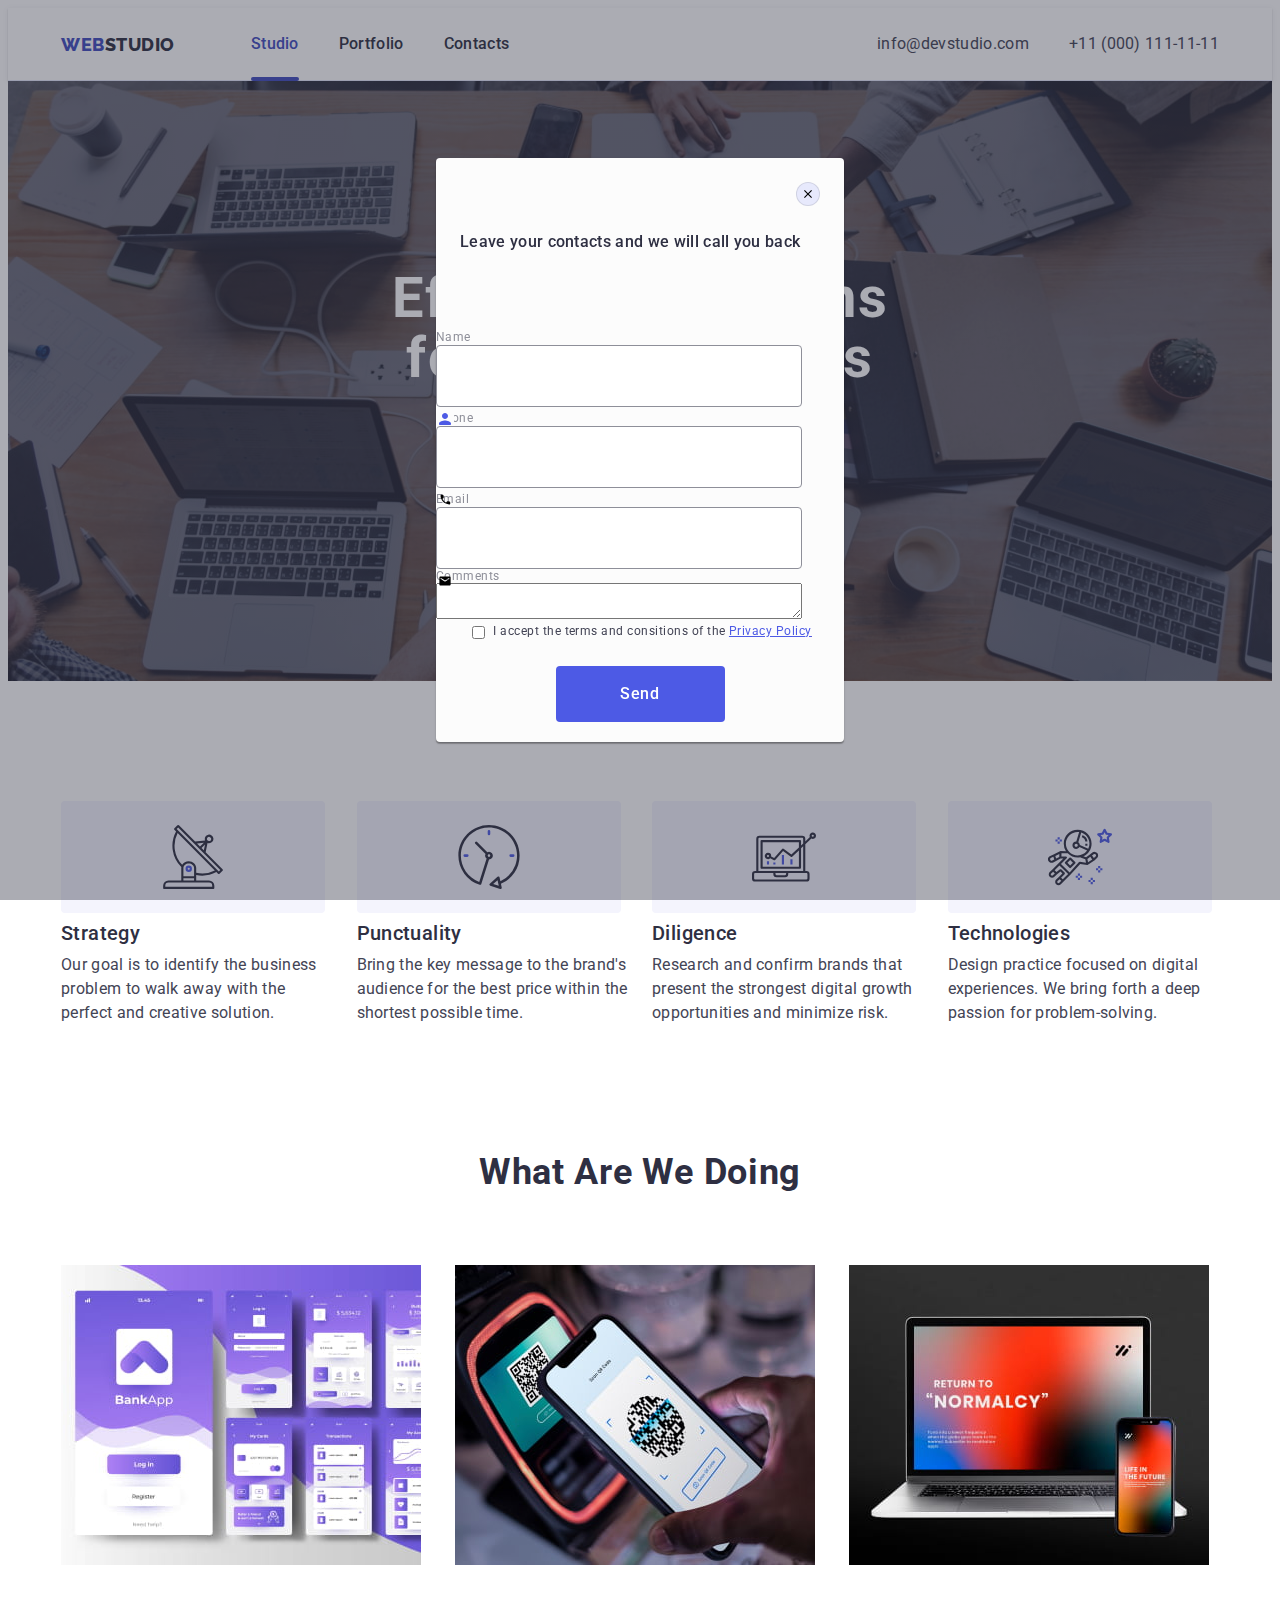
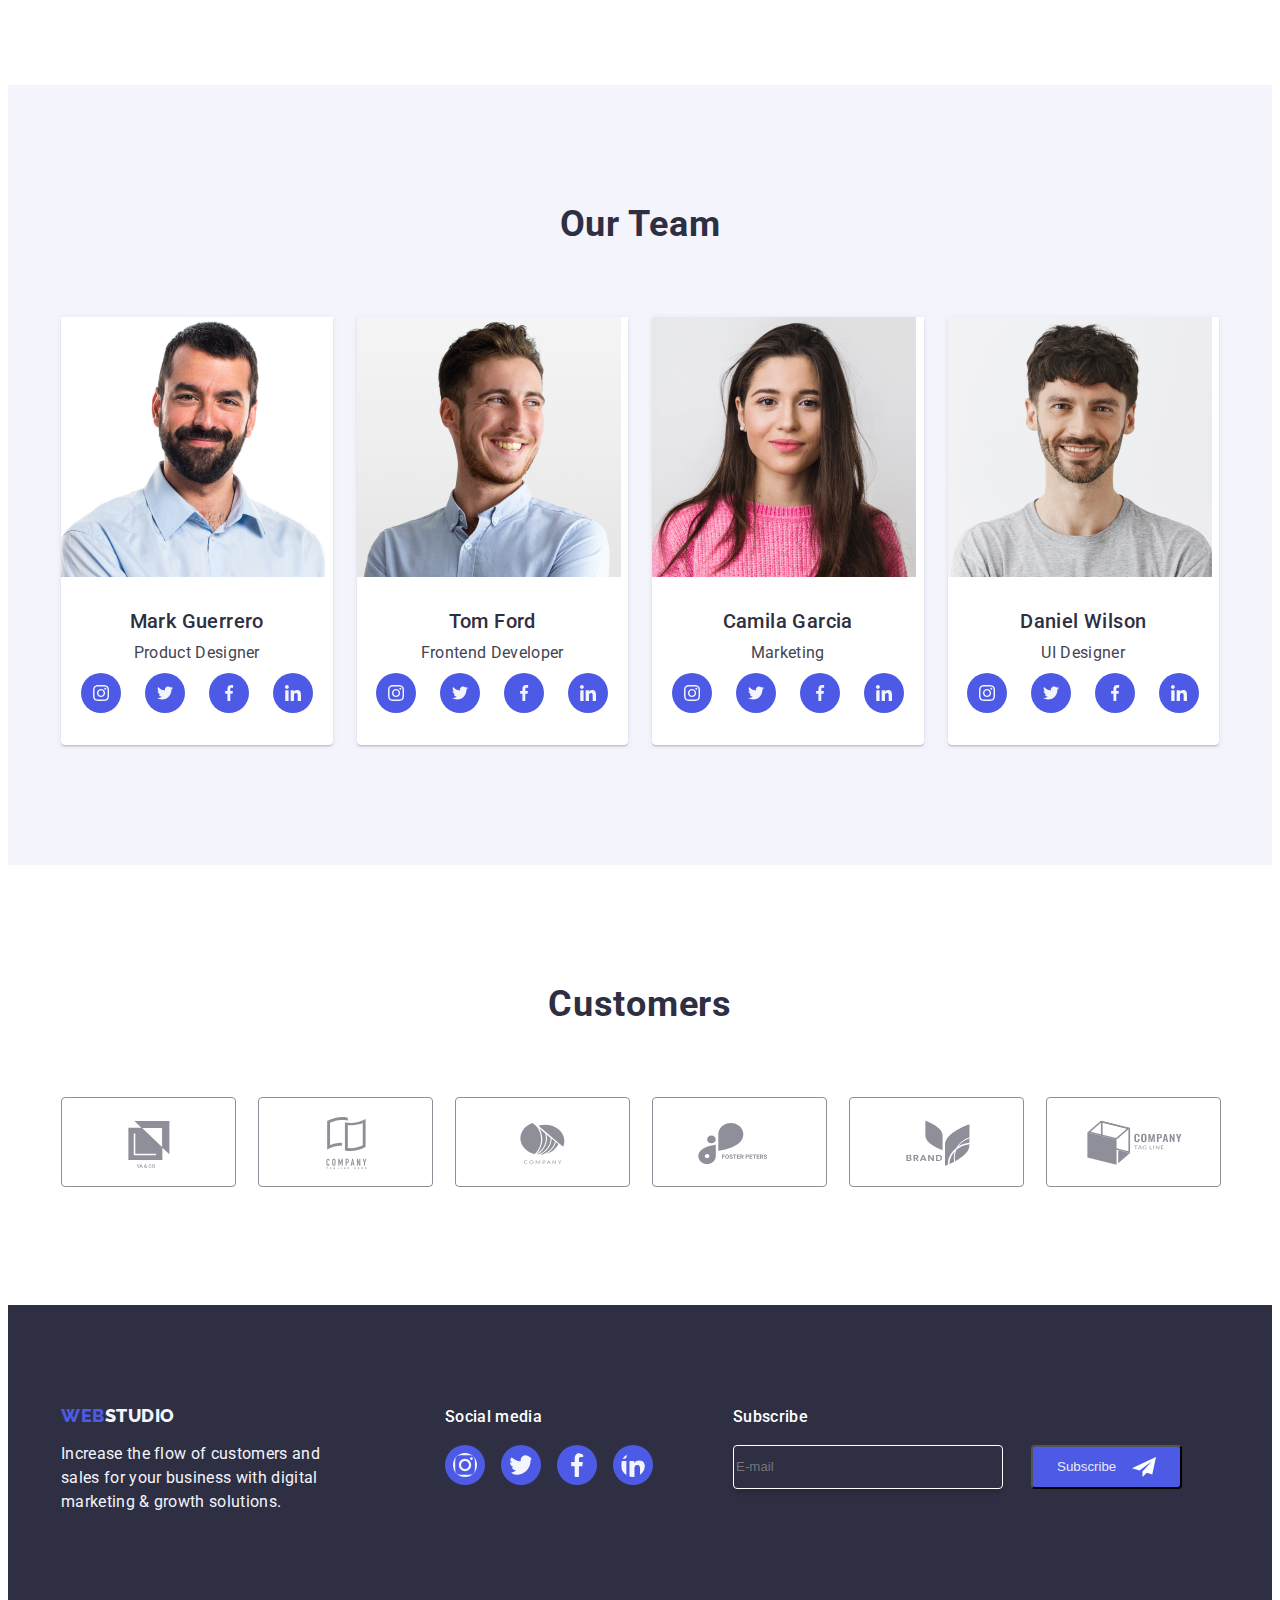
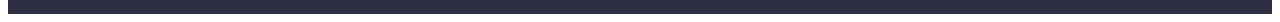
==== commit 85dfe09d: "jnkjnkjn" ====
--- a/index.html
+++ b/index.html
@@ -367,19 +367,98 @@
             </li>
             </ul>
         </div>
-        </div>
+        <div class="footer-subscribe-form">
+            <p class="footer-subs">Subscribe</p>
+                <form class="footer-form-subs" name="subscribe_form">
+                </form>
+                <input class="subs-input" type="email" placeholder="E-mail">
+             <button class="form-btn" type="submit">Subscribe
+             <svg class="footer-btn-icon" width="24" height="24">
+                <use href="./images/icons.svg#icon-subscribe"></use>
+             </svg>
+            </button>
+            </div>
+            
+        </div>
+        </div>
+
+
+        <!-- modal form -->
     </footer>
-    <div class="backdrop is-hidden" data-modal>
+    <div class="backdrop" data-modal>
         <div class="modal">
             <button type="button" class="close-btn" data-modal-close>
                 <svg class="btn-icon-close" width="8" height="8">
                     <use href="./images/icons.svg#icon-close"></use>
-                
                 </svg>
-            </button>
+            </button> 
+            <p class="form-para">Leave your contacts and we will call you back</p>
+            <!-- <form class="modal-form"> -->
+
+
+          
+                <form class="modal-form-name" name="review_form">
+                    <div class="entire-form">
+              <div class="label-form">
+                <label class="form-label" name="user_name">Name</label>
+            </div>  
+           <div class="modal-form-field">
+            <input 
+            class="form" 
+            type="text" 
+            name="name_fomr" 
+            required>
+           <svg class="modal-form-icon" width="18" height="18">
+                <use href="./images/icons.svg#icon-form_name"></use>
+            </svg>
         </div>
     </div>
-    <script src="./js/modal.js"></script>
+           <div class="entire-form">
+            <div class="label-form">
+                <label class="form-label" name="user_phone">Phone</label>
+            </div> 
+           <div class="modal-form-field">
+                <input 
+                class="form" 
+                type="tel" 
+                name="user_form" 
+                required>
+                <svg class="modal-form-icon" width="18" height="18">
+                    <use href="./images/icons.svg#icon-form_phone"></use>
+                </svg>
+           </div>
+    </div> 
+
+
+                    <label class="form-label" name="user_name">Email</label>
+                <div class="modal-form-field">
+                    <input 
+                    class="form" 
+                    type="email" 
+                    class="form" n
+                    ame="user_form" 
+                    required>
+                    <svg class="modal-form-icon" width="18" height="18">
+                        <use href="./images/icons.svg#icon-form_email"></use>
+                    </svg>
+            </div>
+            <div>
+                <div class="form-label"><label>Comments</div>
+                    <textarea class="textarea" name="comments"  placeholder="Text input">
+                    </textarea>
+                </label>
+                <div class="footeragreement">
+                    <input class="checkbox" type="checkbox">
+                    <p class="useragreement"> I accept the terms and consitions of the <a href=""><span class="footerspan">Privacy Policy</span>
+                    </a></p>
+                    
+                </div>
+            </div>
+            <button class="button-list-section" type="submit">Send</button>
+        </div>
+    </div>
+</form>
+  
 
 </body>
 
--- a/styles.css/styles.css
+++ b/styles.css/styles.css
@@ -628,6 +628,7 @@
 }
 .footer-links {
     align-items: baseline;
+    margin-right: 80px;
 }
 .section-footer-text {
     max-width: 264px;
@@ -698,5 +699,128 @@
 .our-services:hover .overlay,
 .our-services:focus .overlay {
     transform: translateY(0);
-
+}
+
+
+/* modal form */
+.form {
+    display: inline-flex;
+    position: relative;
+    display: block;
+    border-radius: 4px;
+    border: #8E8F99 solid 1px;
+    width: 360px;
+    height: 58px;
+}
+.modal-form-icon{
+    position: absolute;
+    width: 18px;
+    padding: 3px 0px;
+    gap: 4px;
+}
+.form-para{
+width: 360px;
+height: 24px;
+color: #2E2F42;
+font-weight: 500;
+line-height: 24px; /* 150% */
+letter-spacing: 0.32px;
+margin: 72px 24px;
+}
+.form-label {
+color: var(--lightslate, #8E8F99);
+font-size: 12px;
+font-style: normal;
+font-weight: 400;
+line-height: 14px; 
+letter-spacing: 0.48px;
+}
+.textarea{
+    width: 360px; 
+}
+.useragreement{
+    font-size: 12px;
+    font-style: normal;
+    font-weight: 400;
+    line-height: 14px;
+    letter-spacing: 0.48px;
+}
+.footerspan{
+    color: var(--iris, #4D5AE5);
+    font-family: Roboto;
+    font-size: 12px;
+    font-style: normal;
+    font-weight: 400;
+    line-height: 16px;
+    letter-spacing: 0.48px;
+    text-decoration-line: underline;   
+}
+.footeragreement{
+    display: flex;
+    justify-content: center;
+    margin-bottom: 24px;
+}
+.checkbox{
+margin-right: 8px;
+}
+.modal-form-field{
+position: relative;
+}
+
+
+
+
+
+
+/* Footer-form */
+.footer-subscribe-form {
+  
+}
+.footer-subs {
+    color: var(--white, #FFF);
+    font-family: Roboto;
+    font-size: 16px;
+    font-weight: 500;
+    line-height: 24px; /* 150% */
+    letter-spacing: 0.32px;
+  
+
+}
+.footer-form-subs {
+  
+}
+.subs-input {
+    margin-right: 24px;
+    color: var(--primary-white-color);
+    border-radius: 4px;
+    border: 1px solid var(--white, #FFF);
+    box-shadow: 0px 4px 4px 0px rgba(0, 0, 0, 0.15);    
+    background-color: #2E2F42;
+    margin-top: 16px;
+    width: 264px;
+    height: 40px;
+    flex-shrink: 0;
+}
+.form-btn {
+display: inline-flex;
+color: #e7e9fc;
+border-radius: 4px;
+background: var(--iris, #4D5AE5);
+padding: 8px 24px;
+justify-content: center;
+align-items: center;
+gap: 16px;
+}
+.placeholder{
+    color: var(--white, #FFF);
+    font-family: Roboto;
+    font-size: 12px;
+    font-style: normal;
+    font-weight: 400;
+    line-height: 24px; /* 200% */
+    letter-spacing: 0.48px; 
+}
+.footer-btn-icon{
+    justify-content: center;
+    align-items: center;
 }